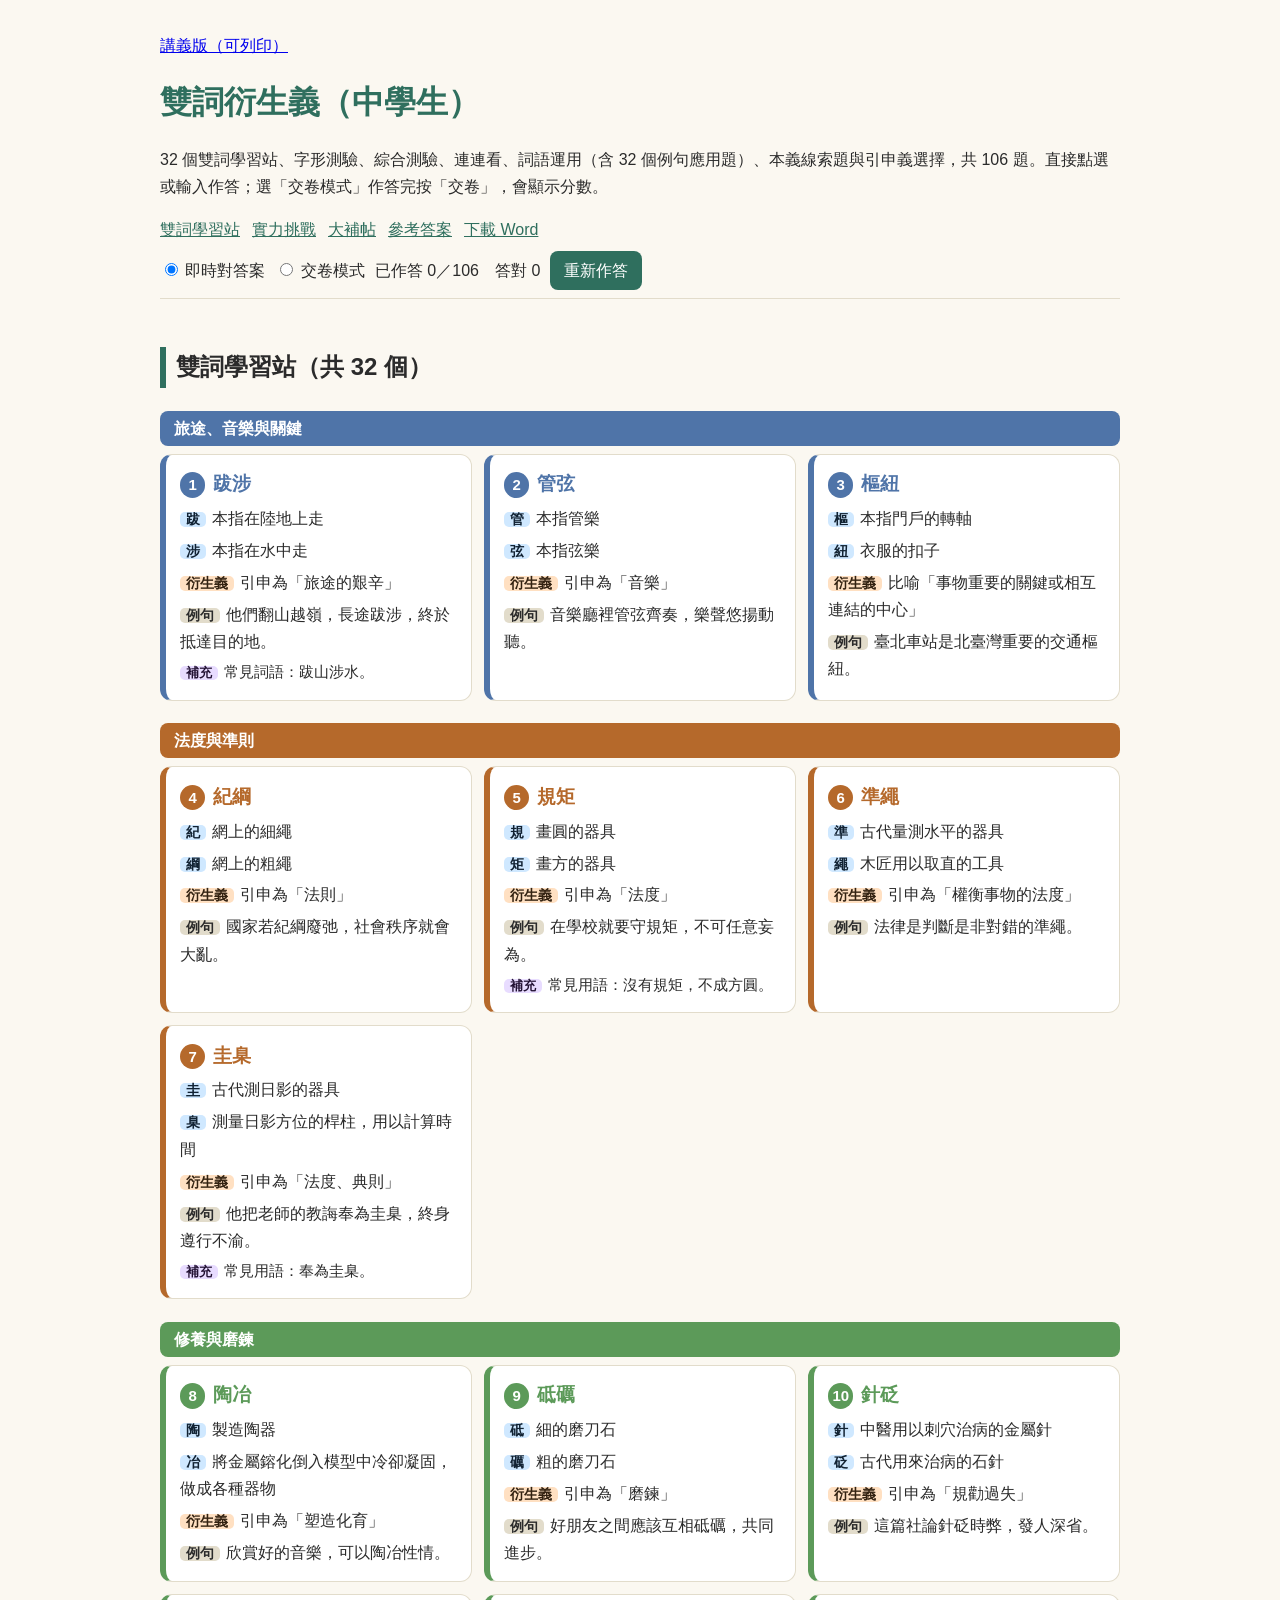
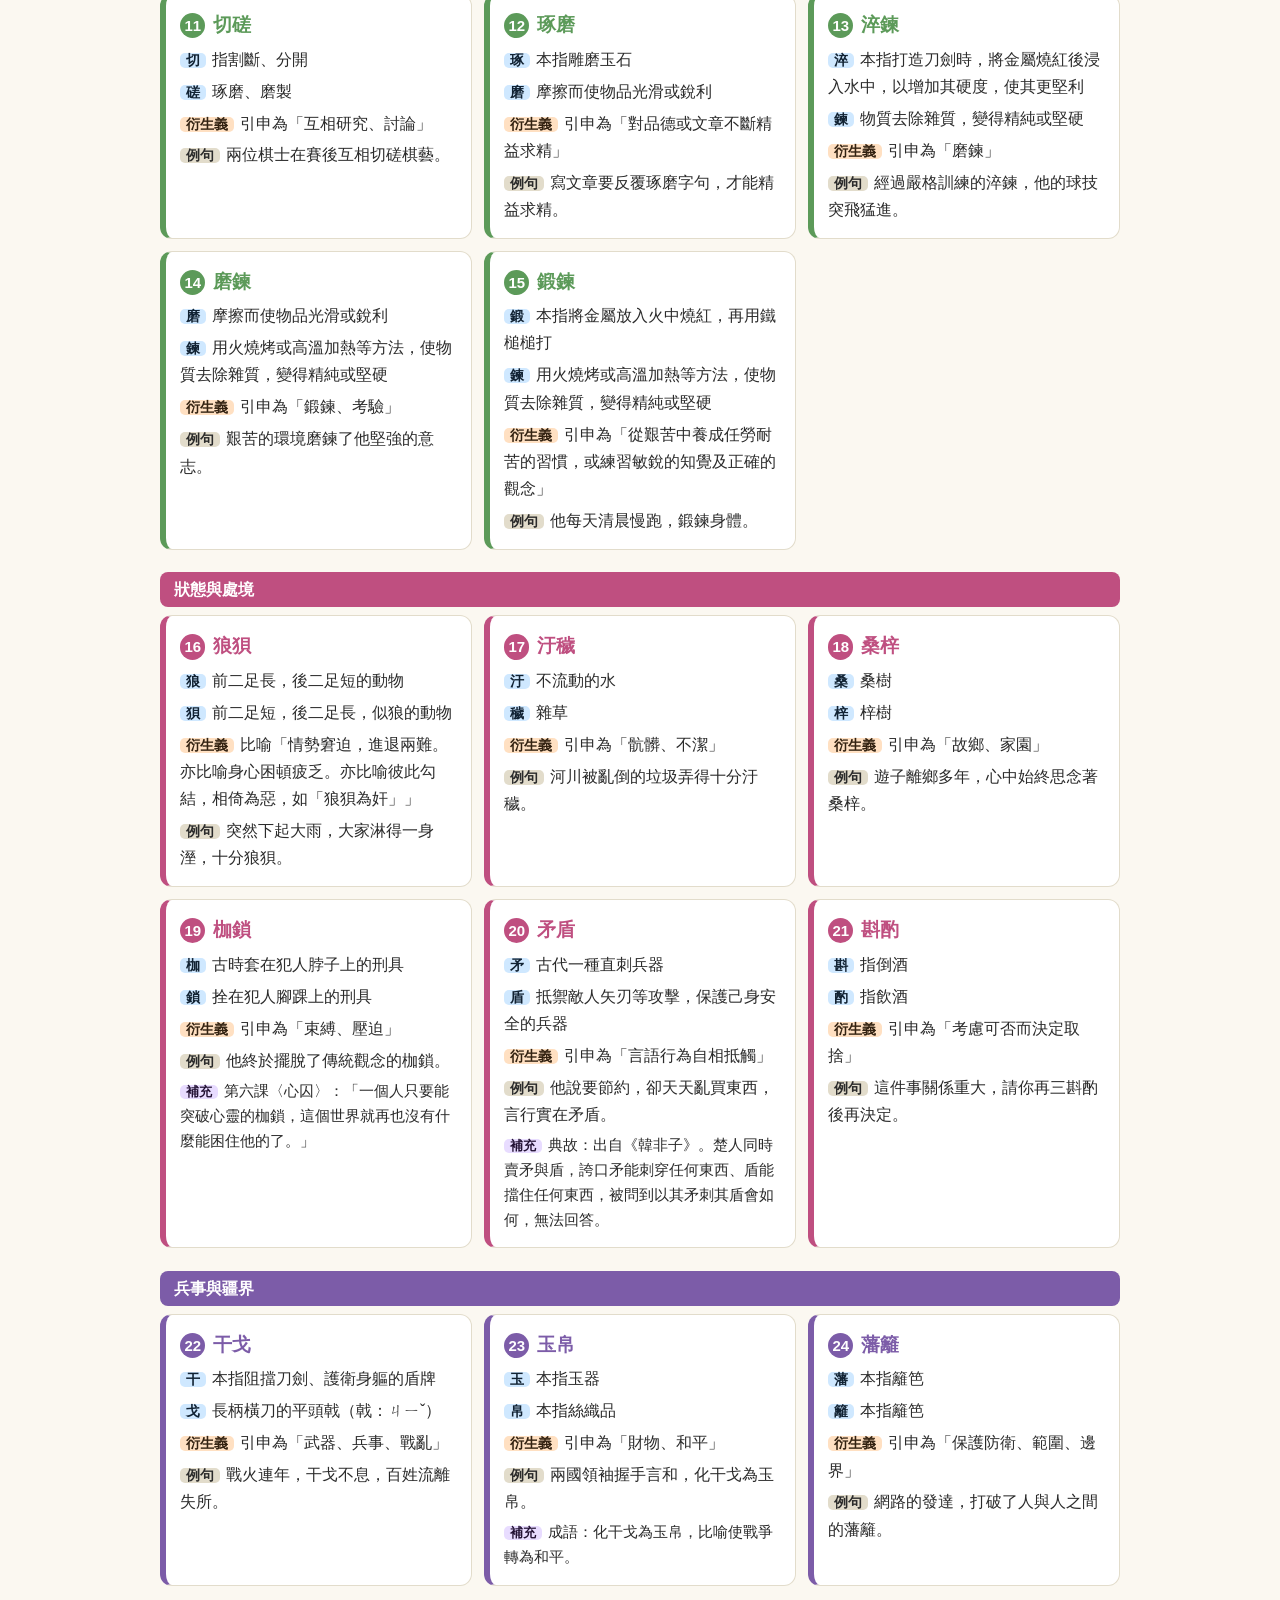
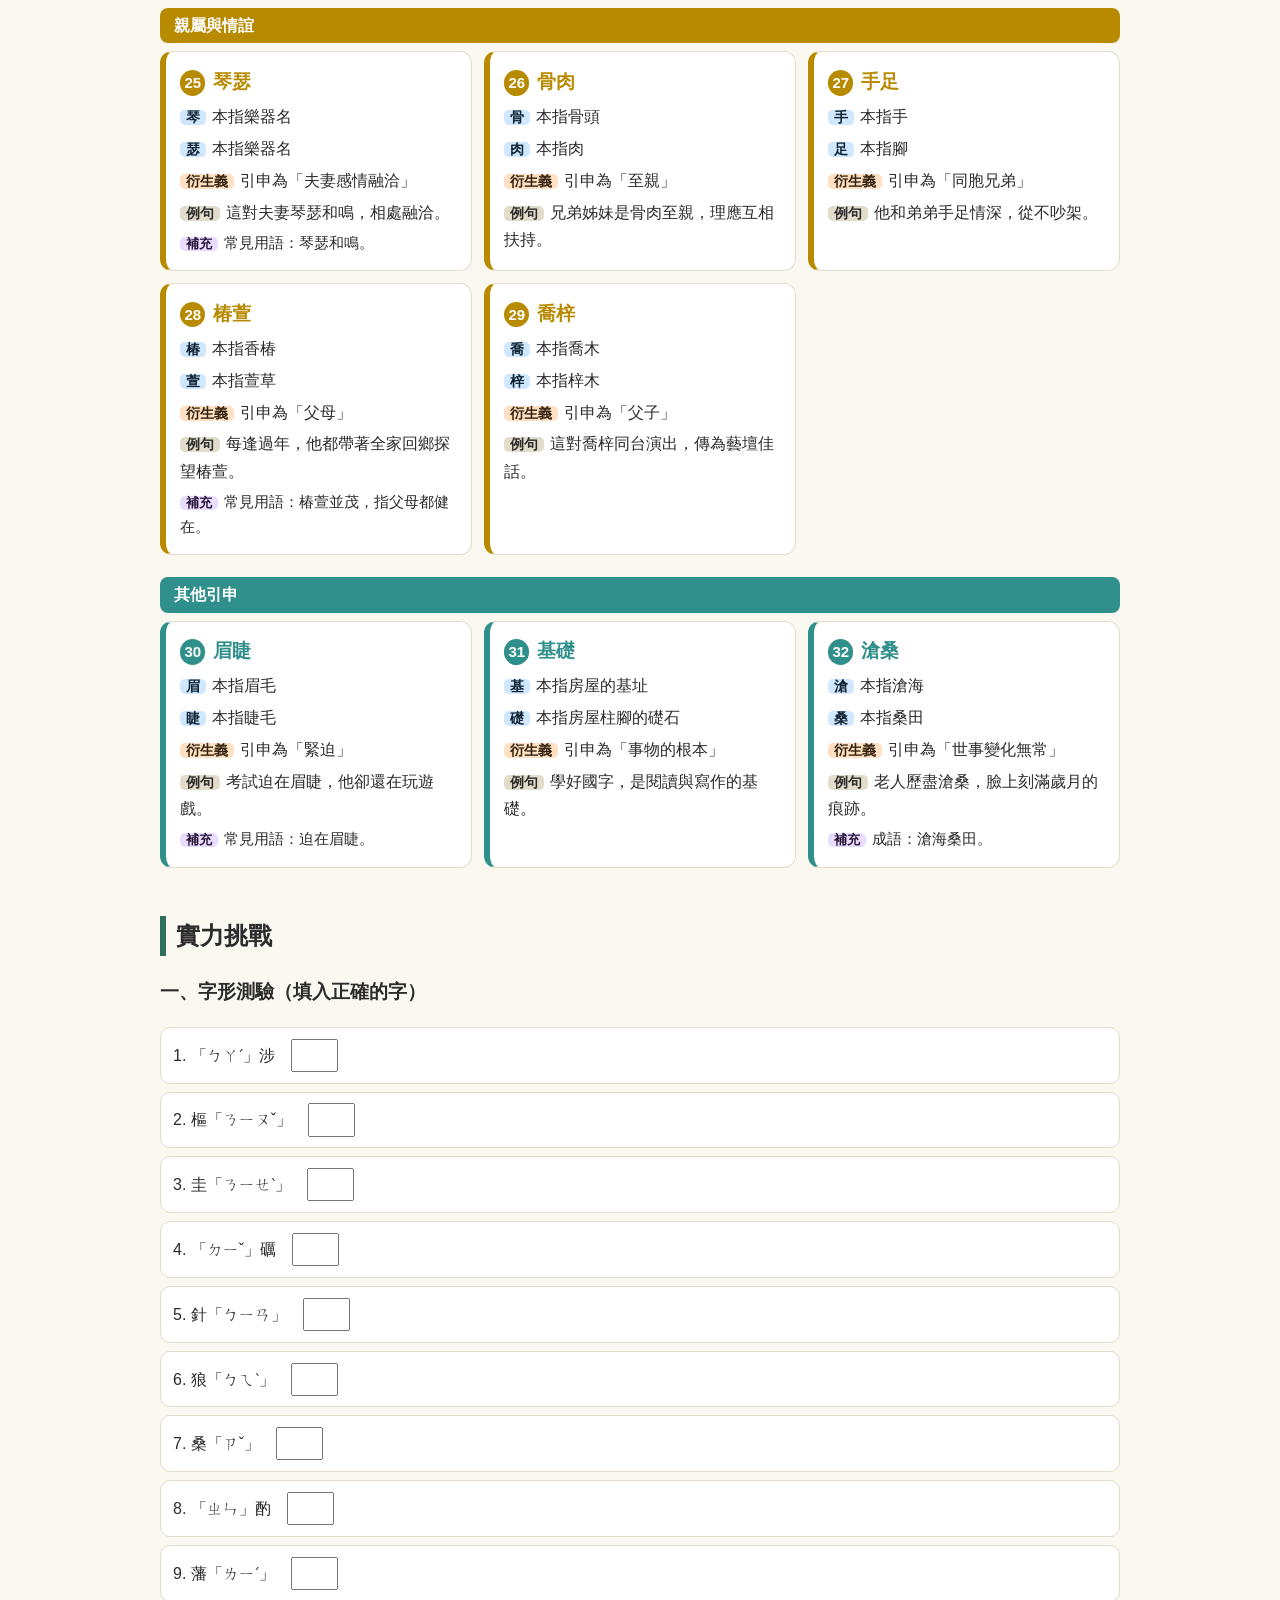
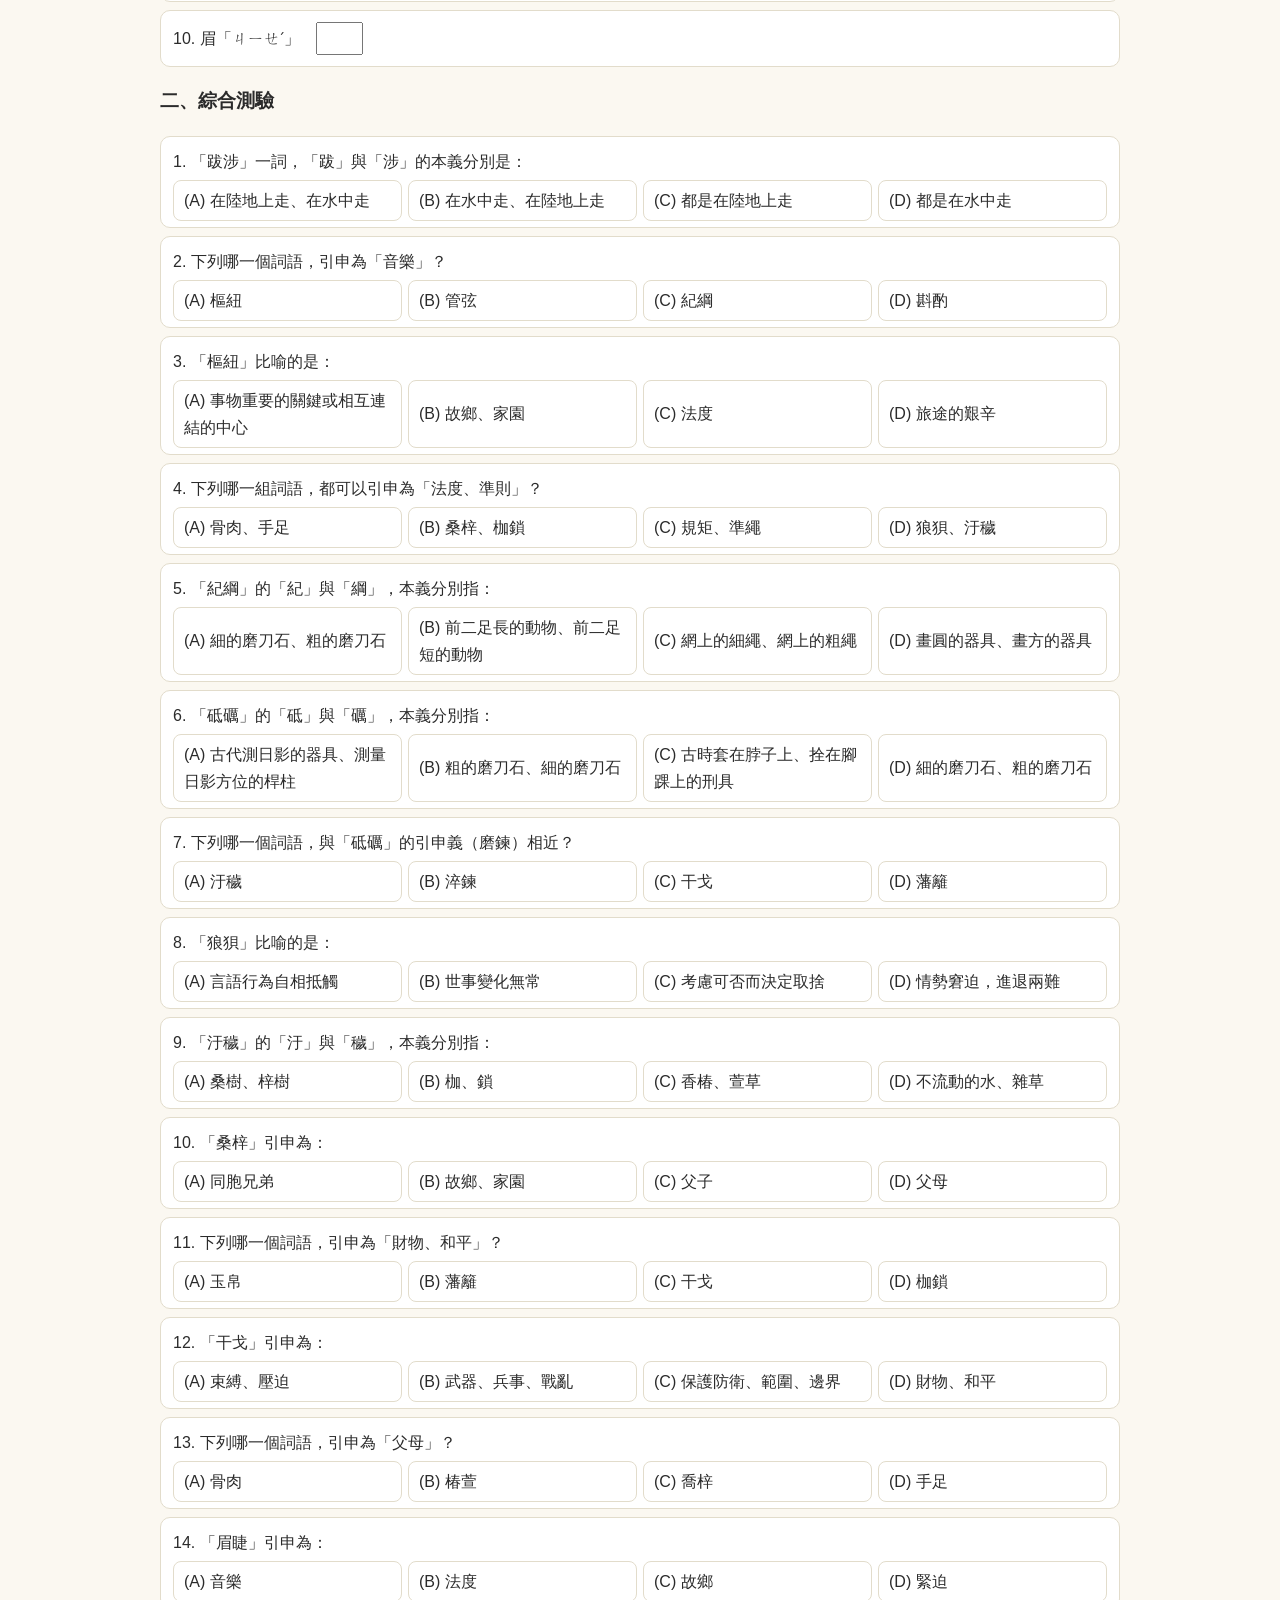
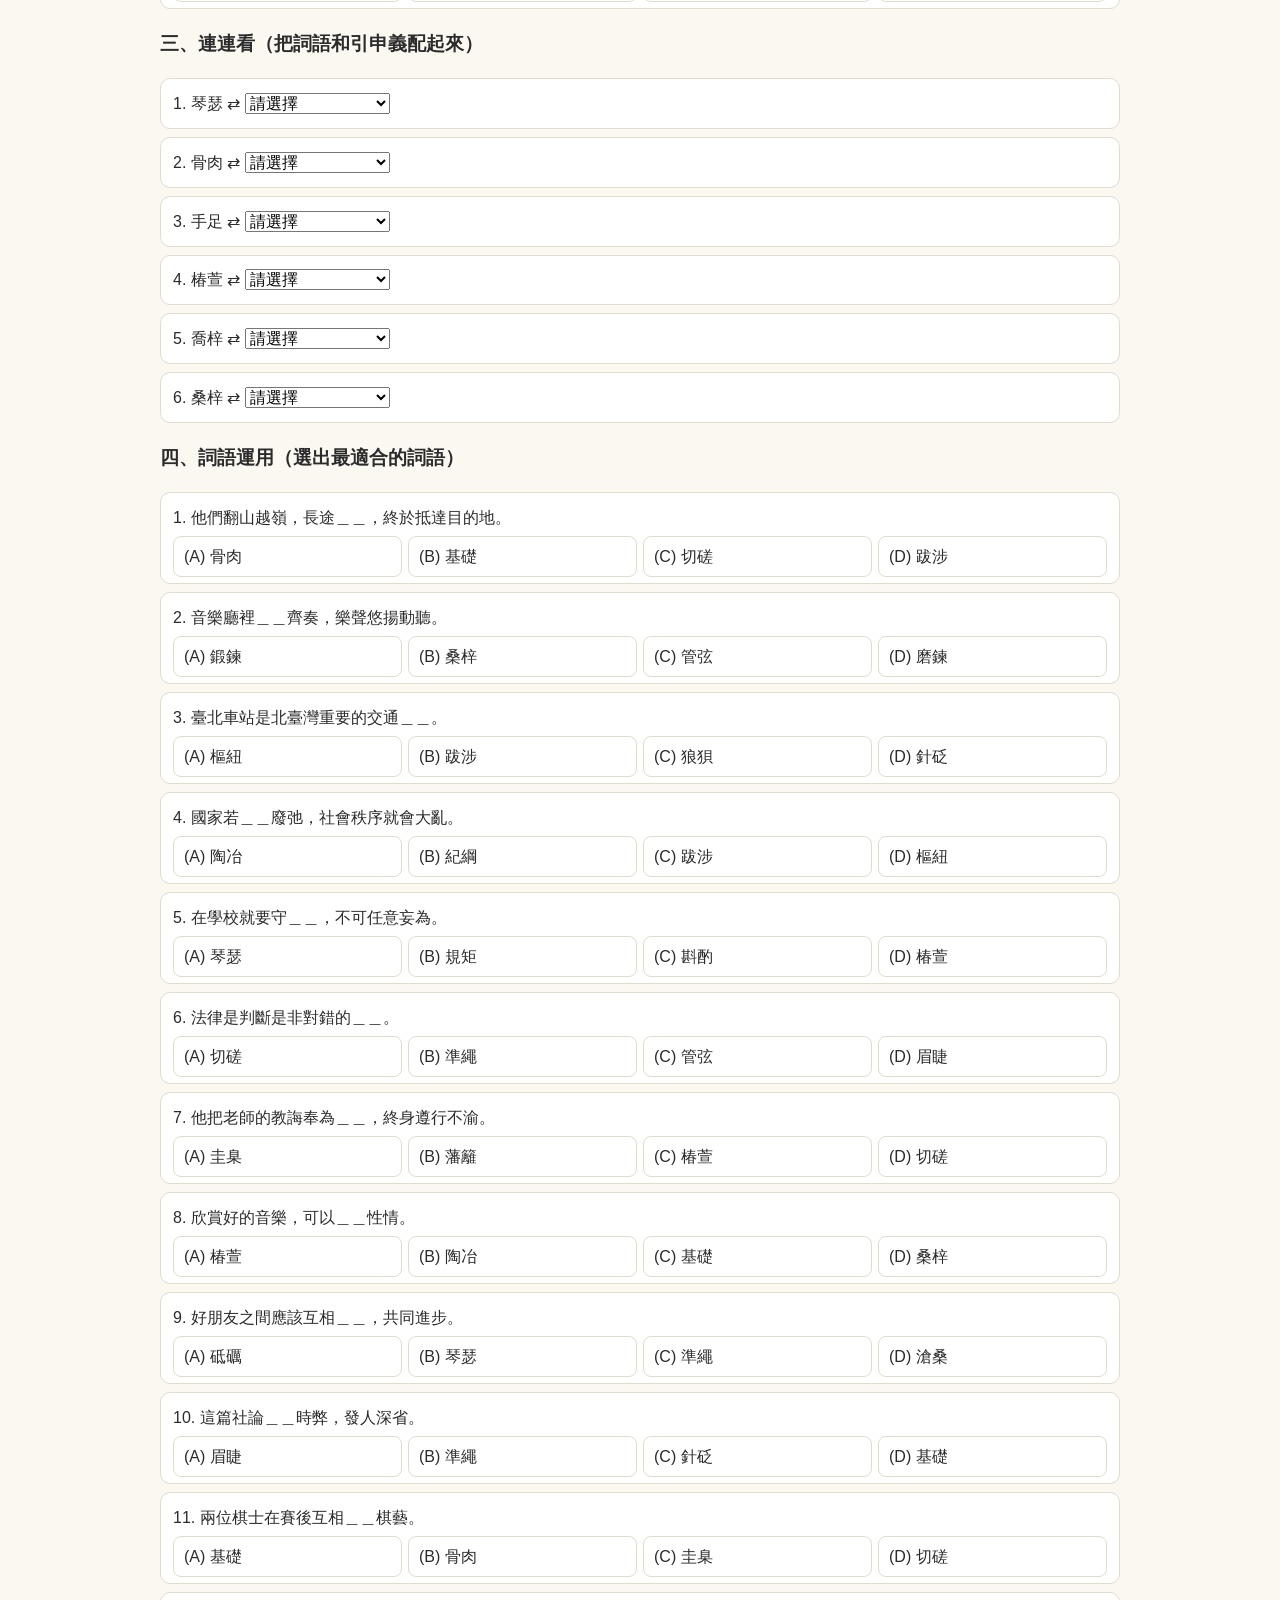
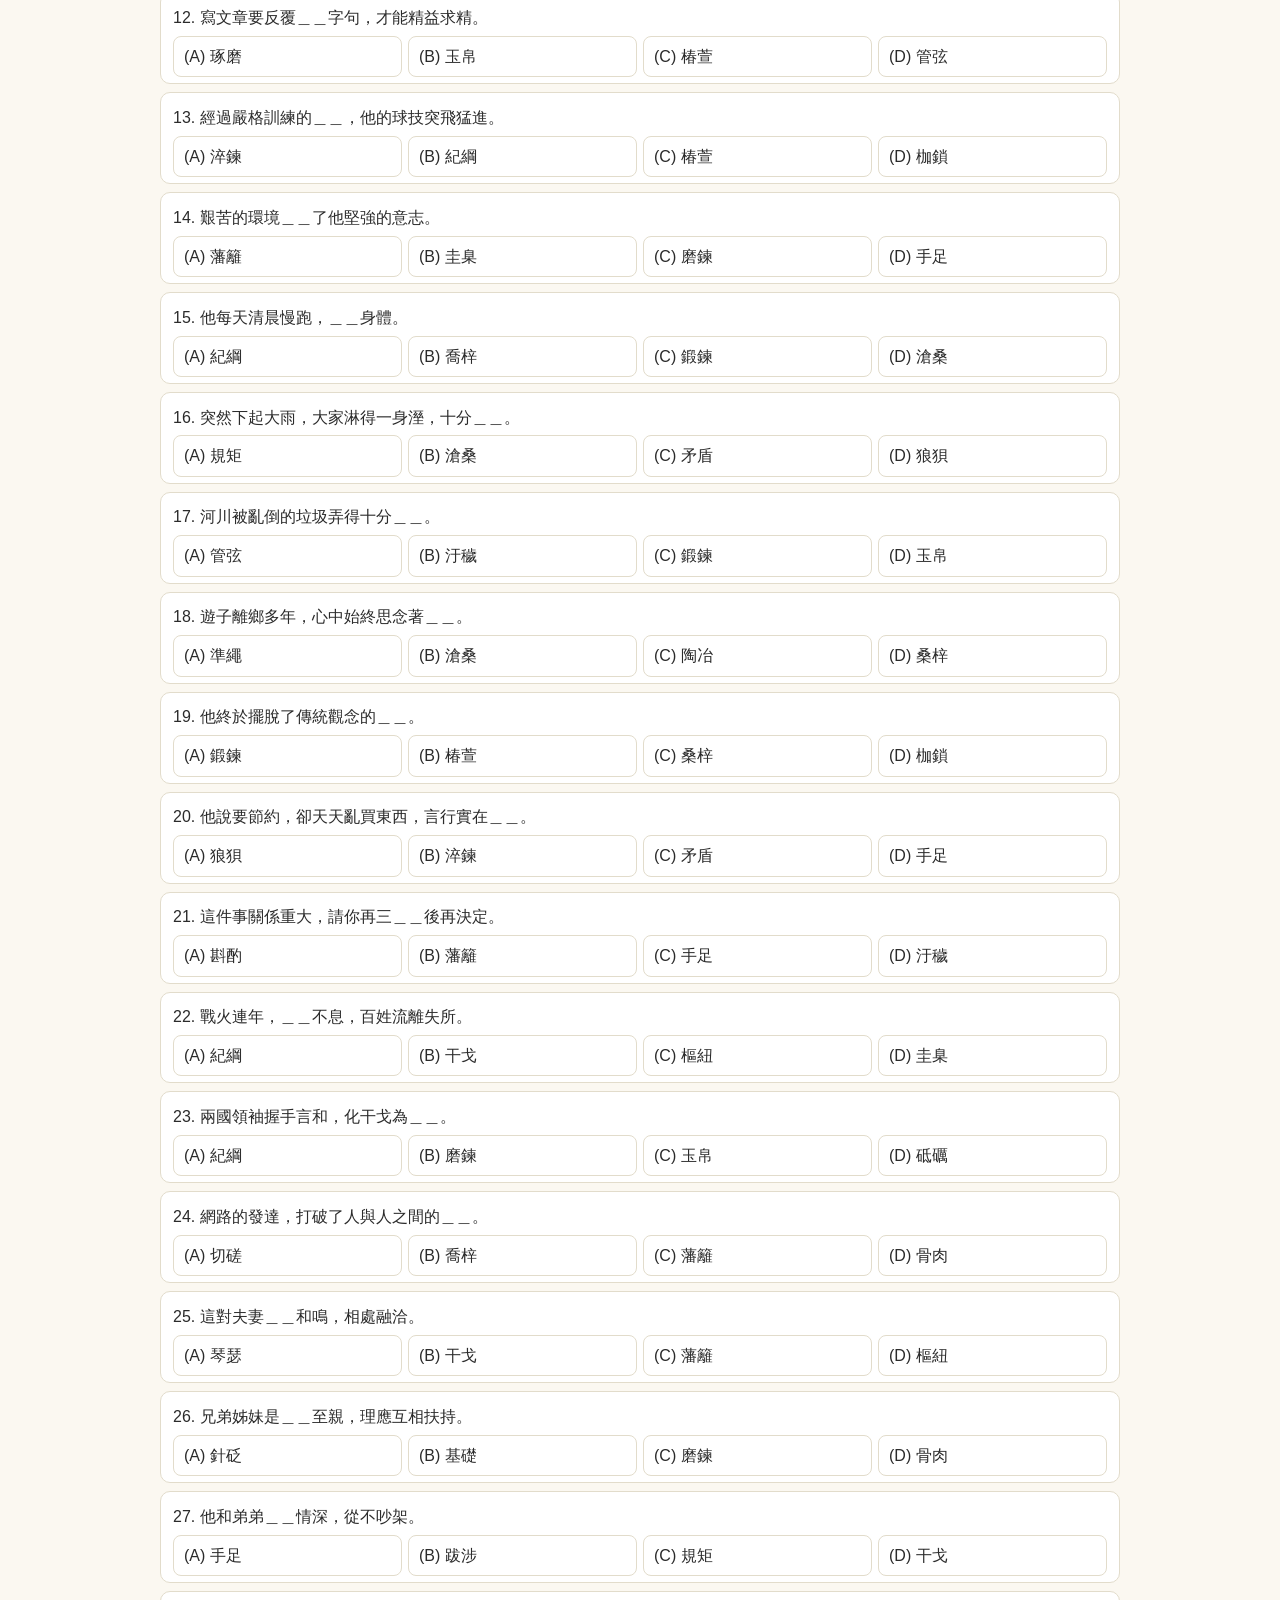
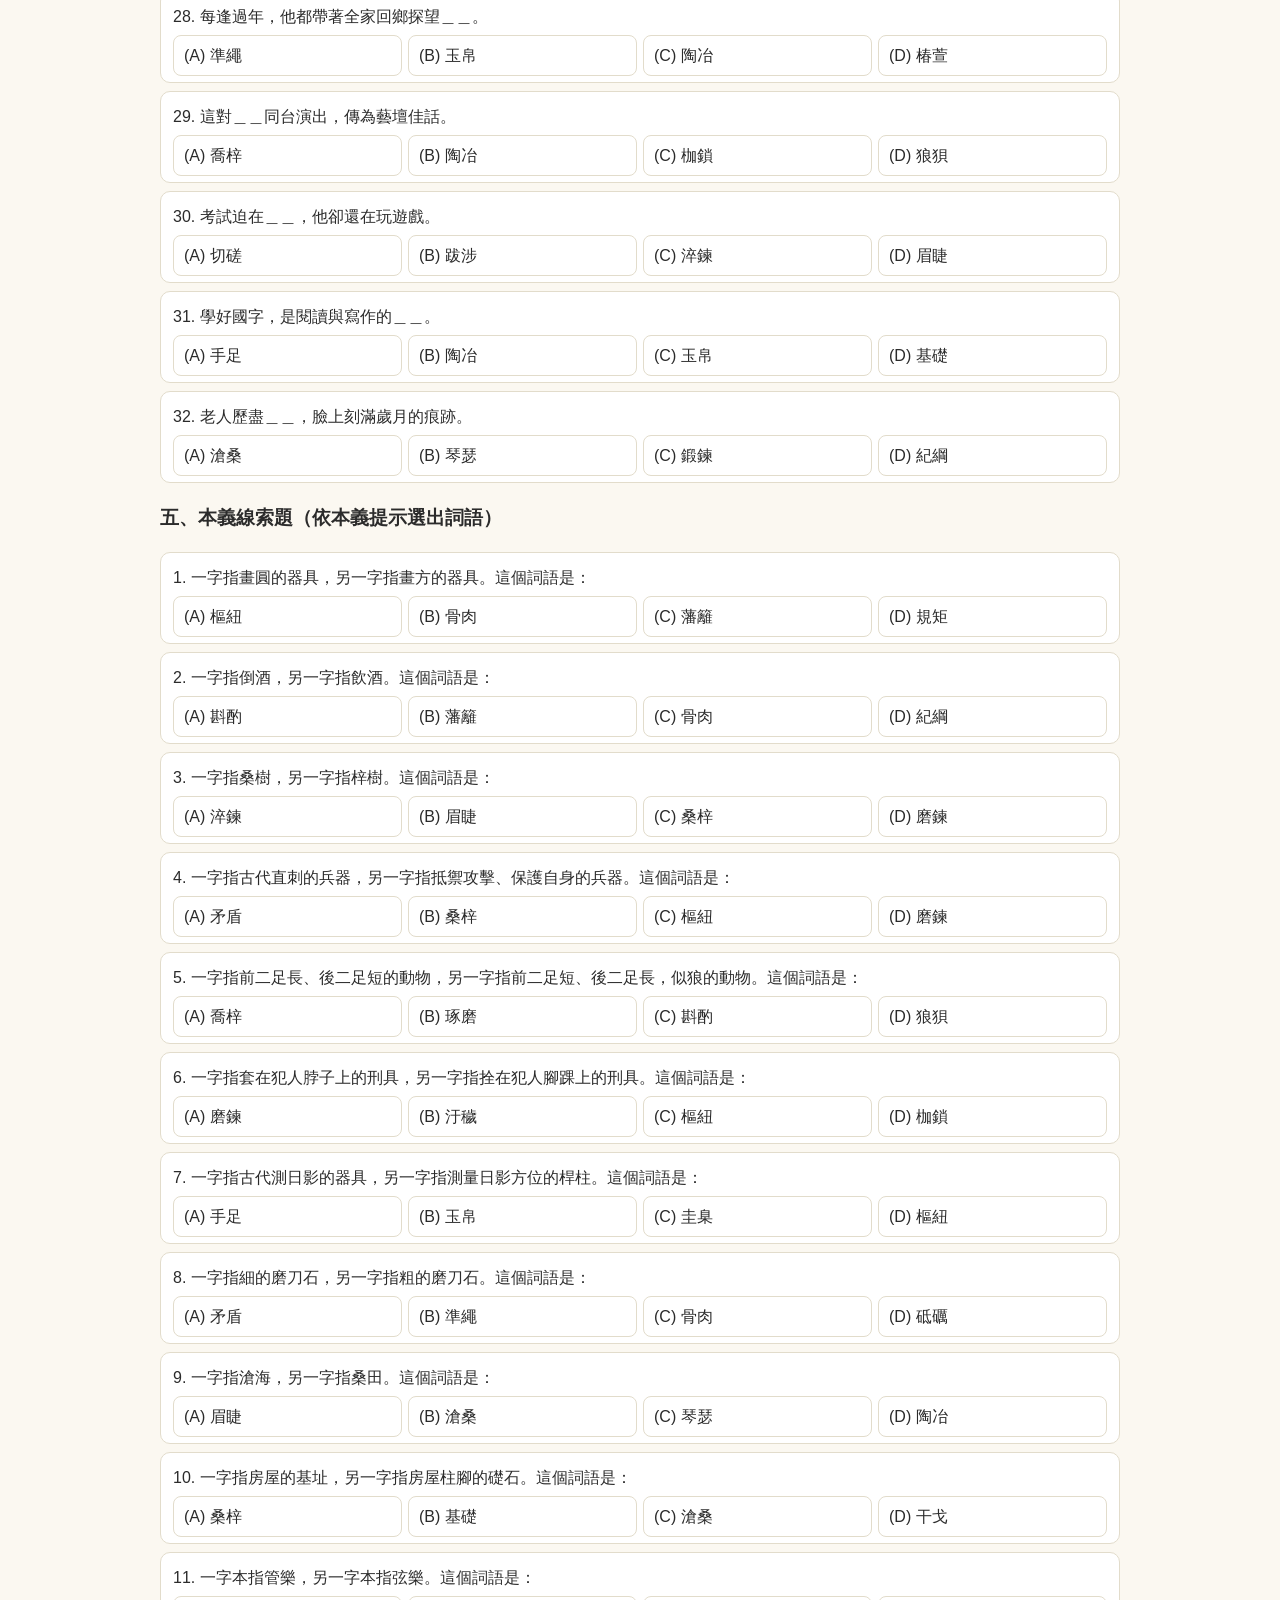
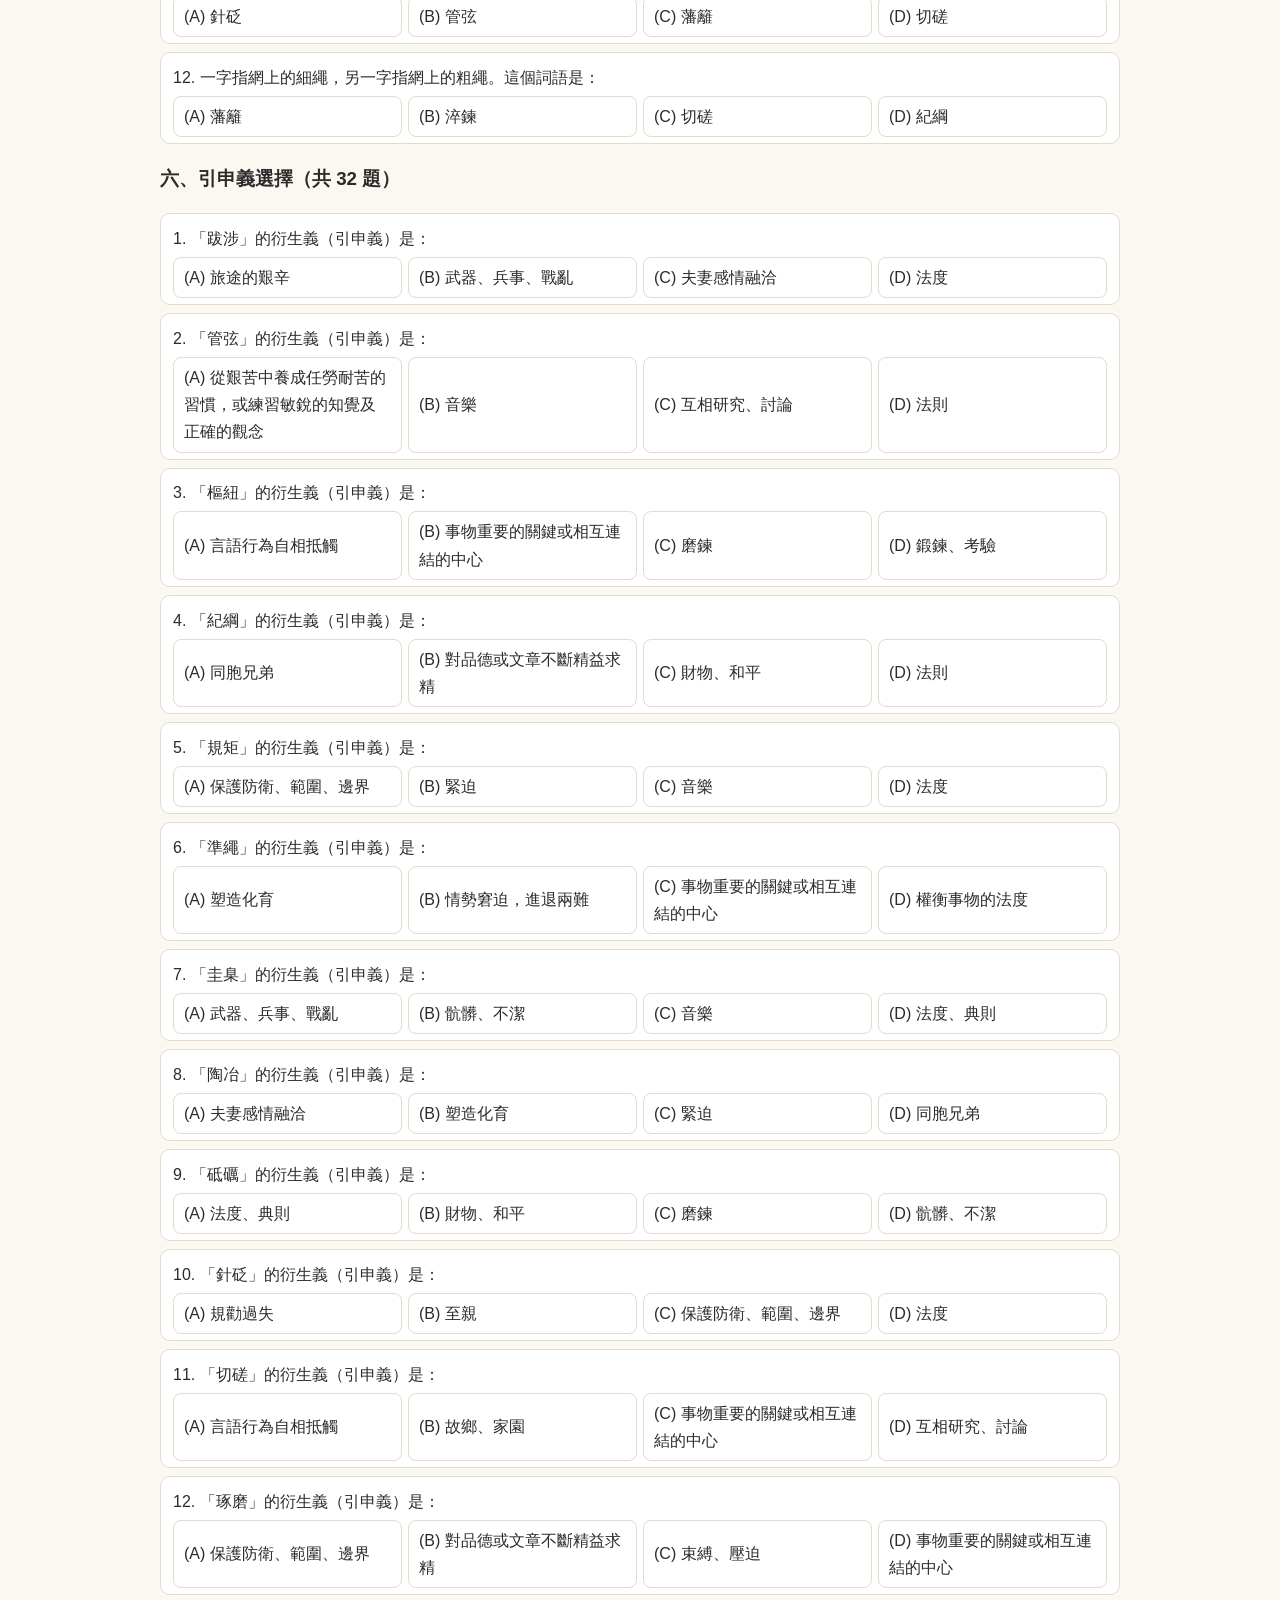
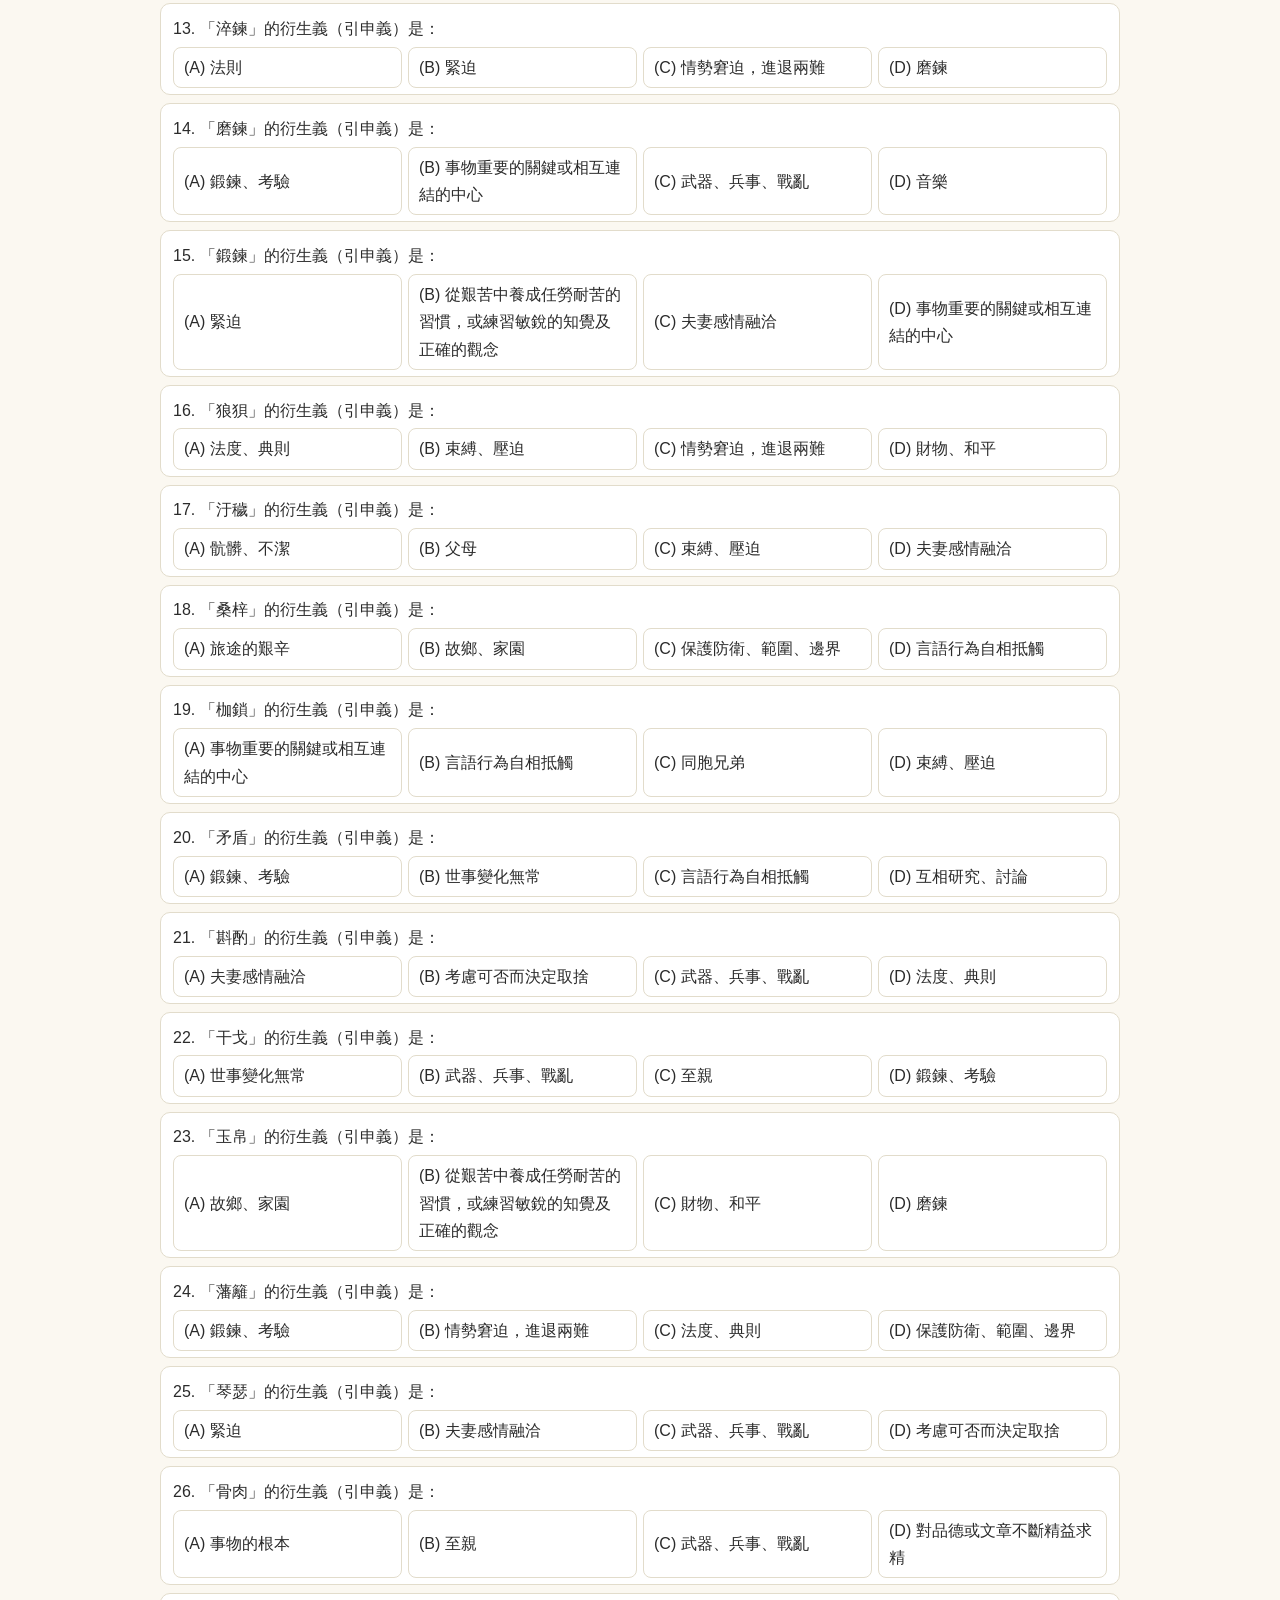
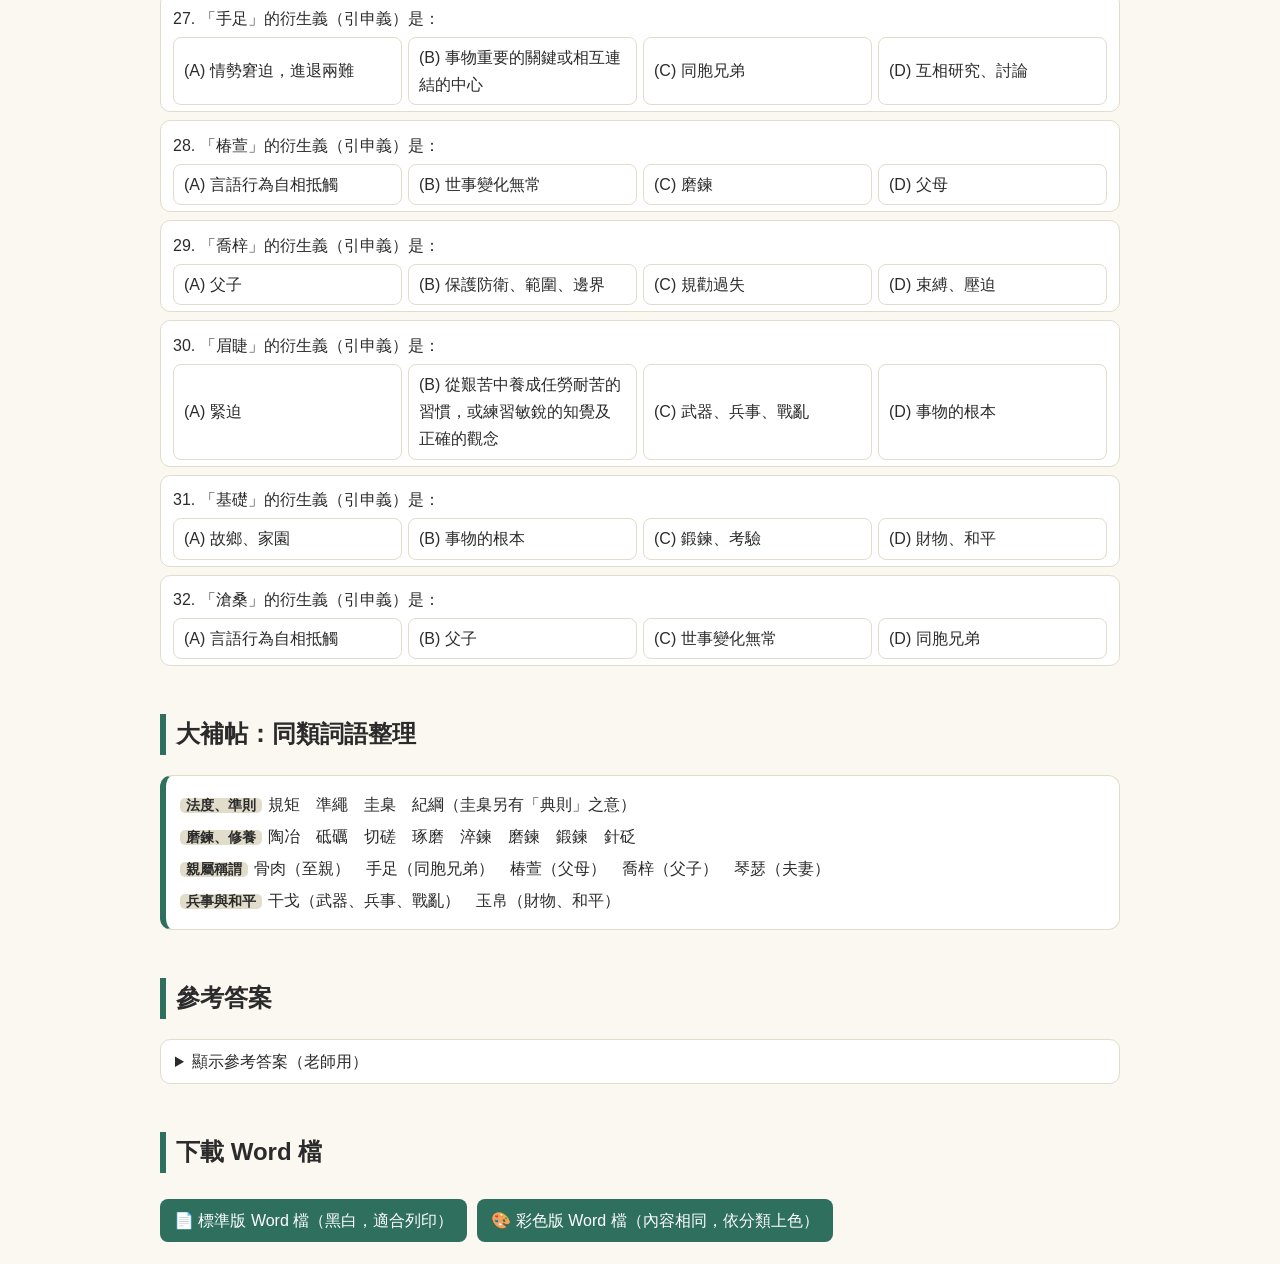
==== index.html @ b7c2f1e4 "雙詞衍生義：互動版、講義版、Word 講義" ====
<!DOCTYPE html><html lang="zh-Hant"><head><meta charset="utf-8"><meta name="viewport" content="width=device-width, initial-scale=1"><title>雙詞衍生義｜互動版</title>
<style>
.who{display:flex;flex-wrap:wrap;gap:6px 14px;align-items:center;margin:8px 0}#send-msg{font-size:.9em;font-weight:bold}.xp{font-weight:normal}
:root{--bg:#fbf8f1;--fg:#2b2b2b;--card:#fff;--ac:#2f6f5e;--bd:#e2dccb;--ok:#d9f2e3;--bad:#fbdcdc}
@media screen and (prefers-color-scheme:dark){:root{--bg:#1d1f1e;--fg:#eee;--card:#262928;--ac:#7fd0b6;--bd:#3a3f3d;--ok:#1f4a37;--bad:#5a2b2b}}
body{margin:0;background:var(--bg);color:var(--fg);font:16px/1.7 "Noto Sans TC","PingFang TC","Microsoft JhengHei",sans-serif}
main{max-width:960px;margin:auto;padding:16px}h1{color:var(--ac);margin:.3em 0}h2{border-left:6px solid var(--ac);padding-left:10px;margin-top:2em}
nav a{margin-right:12px;color:var(--ac)}.bar{position:sticky;top:0;background:var(--bg);padding:8px 0;border-bottom:1px solid var(--bd);z-index:5;display:flex;gap:10px;flex-wrap:wrap;align-items:center}
button,select,input{font:inherit}.btn{background:var(--ac);color:#fff;border:0;border-radius:8px;padding:6px 14px;cursor:pointer}
.cat{margin:1.4em 0 .5em;padding:4px 14px;border-radius:8px;color:#fff;font-weight:700}
.grid{display:grid;grid-template-columns:repeat(auto-fill,minmax(290px,1fr));gap:12px}.card{background:var(--card);border:1px solid var(--bd);border-left:6px solid var(--c,var(--ac));border-radius:12px;padding:10px 14px}
.card h3{margin:.2em 0;color:var(--c,var(--ac))}.card h3 span{background:var(--c,var(--ac));color:#fff;border-radius:50%;display:inline-block;width:1.7em;height:1.7em;text-align:center;font-size:.8em;line-height:1.7em;margin-right:8px}
.card p{margin:.3em 0}.k{background:var(--bd);border-radius:5px;padding:0 6px;margin-right:6px;font-size:.85em}.s{background:#cfe8ff;color:#123}.o{background:#ffe0c2;color:#321}.d{background:#e8dcff;color:#213}.dn{font-size:.92em}
.q{background:var(--card);border:1px solid var(--bd);border-radius:10px;padding:6px 12px;margin:8px 0}.q p{margin:.3em 0}.opts{display:grid;grid-template-columns:repeat(auto-fit,minmax(200px,1fr));gap:6px}
.opt{text-align:left;background:transparent;color:var(--fg);border:1px solid var(--bd);border-radius:8px;padding:6px 10px;cursor:pointer}.opt.sel{border-color:var(--ac);background:var(--ok)}
.q.ok{background:var(--ok)}.q.bad{background:var(--bad)}.fb{font-size:.9em;font-weight:bold}details{background:var(--card);border:1px solid var(--bd);border-radius:10px;padding:8px 14px}
.dl a{display:inline-block;margin:6px 10px 6px 0;padding:8px 14px;border-radius:8px;background:var(--ac);color:#fff;text-decoration:none}
</style>
</head><body><main>
<p><a href="static.html">講義版（可列印）</a></p><h1>雙詞衍生義（中學生）</h1><p>32 個雙詞學習站、字形測驗、綜合測驗、連連看、詞語運用（含 32 個例句應用題）、本義線索題與引申義選擇，共 106 題。直接點選或輸入作答；選「交卷模式」作答完按「交卷」，會顯示分數。</p>
<nav><a href="#learn">雙詞學習站</a><a href="#test">實力挑戰</a><a href="#extra">大補帖</a><a href="#answers">參考答案</a><a href="#dl">下載 Word</a></nav>
<div class="bar"><label><input type="radio" name="m" value="live" checked> 即時對答案</label><label><input type="radio" name="m" value="sub"> 交卷模式</label>
<span id="sc">已作答 0／106　答對 0</span><button class="btn" id="go" type="button" hidden>交卷</button><button class="btn" id="rs" type="button">重新作答</button><span id="send-msg"></span></div>
<h2 id="learn">雙詞學習站（共 32 個）</h2>
<div class="cat" style="background:#4F74A8">旅途、音樂與關鍵</div><div class="grid"><div class="card" style="--c:#4F74A8"><h3><span>1</span>跋涉</h3><p><b class="k s">跋</b>本指在陸地上走</p><p><b class="k s">涉</b>本指在水中走</p><p><b class="k o">衍生義</b>引申為「旅途的艱辛」</p><p><b class="k">例句</b>他們翻山越嶺，長途跋涉，終於抵達目的地。</p><p class="dn"><b class="k d">補充</b>常見詞語：跋山涉水。</p></div><div class="card" style="--c:#4F74A8"><h3><span>2</span>管弦</h3><p><b class="k s">管</b>本指管樂</p><p><b class="k s">弦</b>本指弦樂</p><p><b class="k o">衍生義</b>引申為「音樂」</p><p><b class="k">例句</b>音樂廳裡管弦齊奏，樂聲悠揚動聽。</p></div><div class="card" style="--c:#4F74A8"><h3><span>3</span>樞紐</h3><p><b class="k s">樞</b>本指門戶的轉軸</p><p><b class="k s">紐</b>衣服的扣子</p><p><b class="k o">衍生義</b>比喻「事物重要的關鍵或相互連結的中心」</p><p><b class="k">例句</b>臺北車站是北臺灣重要的交通樞紐。</p></div></div>
<div class="cat" style="background:#B5692B">法度與準則</div><div class="grid"><div class="card" style="--c:#B5692B"><h3><span>4</span>紀綱</h3><p><b class="k s">紀</b>網上的細繩</p><p><b class="k s">綱</b>網上的粗繩</p><p><b class="k o">衍生義</b>引申為「法則」</p><p><b class="k">例句</b>國家若紀綱廢弛，社會秩序就會大亂。</p></div><div class="card" style="--c:#B5692B"><h3><span>5</span>規矩</h3><p><b class="k s">規</b>畫圓的器具</p><p><b class="k s">矩</b>畫方的器具</p><p><b class="k o">衍生義</b>引申為「法度」</p><p><b class="k">例句</b>在學校就要守規矩，不可任意妄為。</p><p class="dn"><b class="k d">補充</b>常見用語：沒有規矩，不成方圓。</p></div><div class="card" style="--c:#B5692B"><h3><span>6</span>準繩</h3><p><b class="k s">準</b>古代量測水平的器具</p><p><b class="k s">繩</b>木匠用以取直的工具</p><p><b class="k o">衍生義</b>引申為「權衡事物的法度」</p><p><b class="k">例句</b>法律是判斷是非對錯的準繩。</p></div><div class="card" style="--c:#B5692B"><h3><span>7</span>圭臬</h3><p><b class="k s">圭</b>古代測日影的器具</p><p><b class="k s">臬</b>測量日影方位的桿柱，用以計算時間</p><p><b class="k o">衍生義</b>引申為「法度、典則」</p><p><b class="k">例句</b>他把老師的教誨奉為圭臬，終身遵行不渝。</p><p class="dn"><b class="k d">補充</b>常見用語：奉為圭臬。</p></div></div>
<div class="cat" style="background:#5C9A59">修養與磨鍊</div><div class="grid"><div class="card" style="--c:#5C9A59"><h3><span>8</span>陶冶</h3><p><b class="k s">陶</b>製造陶器</p><p><b class="k s">冶</b>將金屬鎔化倒入模型中冷卻凝固，做成各種器物</p><p><b class="k o">衍生義</b>引申為「塑造化育」</p><p><b class="k">例句</b>欣賞好的音樂，可以陶冶性情。</p></div><div class="card" style="--c:#5C9A59"><h3><span>9</span>砥礪</h3><p><b class="k s">砥</b>細的磨刀石</p><p><b class="k s">礪</b>粗的磨刀石</p><p><b class="k o">衍生義</b>引申為「磨鍊」</p><p><b class="k">例句</b>好朋友之間應該互相砥礪，共同進步。</p></div><div class="card" style="--c:#5C9A59"><h3><span>10</span>針砭</h3><p><b class="k s">針</b>中醫用以刺穴治病的金屬針</p><p><b class="k s">砭</b>古代用來治病的石針</p><p><b class="k o">衍生義</b>引申為「規勸過失」</p><p><b class="k">例句</b>這篇社論針砭時弊，發人深省。</p></div><div class="card" style="--c:#5C9A59"><h3><span>11</span>切磋</h3><p><b class="k s">切</b>指割斷、分開</p><p><b class="k s">磋</b>琢磨、磨製</p><p><b class="k o">衍生義</b>引申為「互相研究、討論」</p><p><b class="k">例句</b>兩位棋士在賽後互相切磋棋藝。</p></div><div class="card" style="--c:#5C9A59"><h3><span>12</span>琢磨</h3><p><b class="k s">琢</b>本指雕磨玉石</p><p><b class="k s">磨</b>摩擦而使物品光滑或銳利</p><p><b class="k o">衍生義</b>引申為「對品德或文章不斷精益求精」</p><p><b class="k">例句</b>寫文章要反覆琢磨字句，才能精益求精。</p></div><div class="card" style="--c:#5C9A59"><h3><span>13</span>淬鍊</h3><p><b class="k s">淬</b>本指打造刀劍時，將金屬燒紅後浸入水中，以增加其硬度，使其更堅利</p><p><b class="k s">鍊</b>物質去除雜質，變得精純或堅硬</p><p><b class="k o">衍生義</b>引申為「磨鍊」</p><p><b class="k">例句</b>經過嚴格訓練的淬鍊，他的球技突飛猛進。</p></div><div class="card" style="--c:#5C9A59"><h3><span>14</span>磨鍊</h3><p><b class="k s">磨</b>摩擦而使物品光滑或銳利</p><p><b class="k s">鍊</b>用火燒烤或高溫加熱等方法，使物質去除雜質，變得精純或堅硬</p><p><b class="k o">衍生義</b>引申為「鍛鍊、考驗」</p><p><b class="k">例句</b>艱苦的環境磨鍊了他堅強的意志。</p></div><div class="card" style="--c:#5C9A59"><h3><span>15</span>鍛鍊</h3><p><b class="k s">鍛</b>本指將金屬放入火中燒紅，再用鐵槌槌打</p><p><b class="k s">鍊</b>用火燒烤或高溫加熱等方法，使物質去除雜質，變得精純或堅硬</p><p><b class="k o">衍生義</b>引申為「從艱苦中養成任勞耐苦的習慣，或練習敏銳的知覺及正確的觀念」</p><p><b class="k">例句</b>他每天清晨慢跑，鍛鍊身體。</p></div></div>
<div class="cat" style="background:#BF4F80">狀態與處境</div><div class="grid"><div class="card" style="--c:#BF4F80"><h3><span>16</span>狼狽</h3><p><b class="k s">狼</b>前二足長，後二足短的動物</p><p><b class="k s">狽</b>前二足短，後二足長，似狼的動物</p><p><b class="k o">衍生義</b>比喻「情勢窘迫，進退兩難。亦比喻身心困頓疲乏。亦比喻彼此勾結，相倚為惡，如「狼狽為奸」」</p><p><b class="k">例句</b>突然下起大雨，大家淋得一身溼，十分狼狽。</p></div><div class="card" style="--c:#BF4F80"><h3><span>17</span>汙穢</h3><p><b class="k s">汙</b>不流動的水</p><p><b class="k s">穢</b>雜草</p><p><b class="k o">衍生義</b>引申為「骯髒、不潔」</p><p><b class="k">例句</b>河川被亂倒的垃圾弄得十分汙穢。</p></div><div class="card" style="--c:#BF4F80"><h3><span>18</span>桑梓</h3><p><b class="k s">桑</b>桑樹</p><p><b class="k s">梓</b>梓樹</p><p><b class="k o">衍生義</b>引申為「故鄉、家園」</p><p><b class="k">例句</b>遊子離鄉多年，心中始終思念著桑梓。</p></div><div class="card" style="--c:#BF4F80"><h3><span>19</span>枷鎖</h3><p><b class="k s">枷</b>古時套在犯人脖子上的刑具</p><p><b class="k s">鎖</b>拴在犯人腳踝上的刑具</p><p><b class="k o">衍生義</b>引申為「束縛、壓迫」</p><p><b class="k">例句</b>他終於擺脫了傳統觀念的枷鎖。</p><p class="dn"><b class="k d">補充</b>第六課〈心囚〉：「一個人只要能突破心靈的枷鎖，這個世界就再也沒有什麼能困住他的了。」</p></div><div class="card" style="--c:#BF4F80"><h3><span>20</span>矛盾</h3><p><b class="k s">矛</b>古代一種直刺兵器</p><p><b class="k s">盾</b>抵禦敵人矢刃等攻擊，保護己身安全的兵器</p><p><b class="k o">衍生義</b>引申為「言語行為自相抵觸」</p><p><b class="k">例句</b>他說要節約，卻天天亂買東西，言行實在矛盾。</p><p class="dn"><b class="k d">補充</b>典故：出自《韓非子》。楚人同時賣矛與盾，誇口矛能刺穿任何東西、盾能擋住任何東西，被問到以其矛刺其盾會如何，無法回答。</p></div><div class="card" style="--c:#BF4F80"><h3><span>21</span>斟酌</h3><p><b class="k s">斟</b>指倒酒</p><p><b class="k s">酌</b>指飲酒</p><p><b class="k o">衍生義</b>引申為「考慮可否而決定取捨」</p><p><b class="k">例句</b>這件事關係重大，請你再三斟酌後再決定。</p></div></div>
<div class="cat" style="background:#7C5CA8">兵事與疆界</div><div class="grid"><div class="card" style="--c:#7C5CA8"><h3><span>22</span>干戈</h3><p><b class="k s">干</b>本指阻擋刀劍、護衛身軀的盾牌</p><p><b class="k s">戈</b>長柄橫刀的平頭戟（戟：ㄐㄧˇ）</p><p><b class="k o">衍生義</b>引申為「武器、兵事、戰亂」</p><p><b class="k">例句</b>戰火連年，干戈不息，百姓流離失所。</p></div><div class="card" style="--c:#7C5CA8"><h3><span>23</span>玉帛</h3><p><b class="k s">玉</b>本指玉器</p><p><b class="k s">帛</b>本指絲織品</p><p><b class="k o">衍生義</b>引申為「財物、和平」</p><p><b class="k">例句</b>兩國領袖握手言和，化干戈為玉帛。</p><p class="dn"><b class="k d">補充</b>成語：化干戈為玉帛，比喻使戰爭轉為和平。</p></div><div class="card" style="--c:#7C5CA8"><h3><span>24</span>藩籬</h3><p><b class="k s">藩</b>本指籬笆</p><p><b class="k s">籬</b>本指籬笆</p><p><b class="k o">衍生義</b>引申為「保護防衛、範圍、邊界」</p><p><b class="k">例句</b>網路的發達，打破了人與人之間的藩籬。</p></div></div>
<div class="cat" style="background:#B88A00">親屬與情誼</div><div class="grid"><div class="card" style="--c:#B88A00"><h3><span>25</span>琴瑟</h3><p><b class="k s">琴</b>本指樂器名</p><p><b class="k s">瑟</b>本指樂器名</p><p><b class="k o">衍生義</b>引申為「夫妻感情融洽」</p><p><b class="k">例句</b>這對夫妻琴瑟和鳴，相處融洽。</p><p class="dn"><b class="k d">補充</b>常見用語：琴瑟和鳴。</p></div><div class="card" style="--c:#B88A00"><h3><span>26</span>骨肉</h3><p><b class="k s">骨</b>本指骨頭</p><p><b class="k s">肉</b>本指肉</p><p><b class="k o">衍生義</b>引申為「至親」</p><p><b class="k">例句</b>兄弟姊妹是骨肉至親，理應互相扶持。</p></div><div class="card" style="--c:#B88A00"><h3><span>27</span>手足</h3><p><b class="k s">手</b>本指手</p><p><b class="k s">足</b>本指腳</p><p><b class="k o">衍生義</b>引申為「同胞兄弟」</p><p><b class="k">例句</b>他和弟弟手足情深，從不吵架。</p></div><div class="card" style="--c:#B88A00"><h3><span>28</span>椿萱</h3><p><b class="k s">椿</b>本指香椿</p><p><b class="k s">萱</b>本指萱草</p><p><b class="k o">衍生義</b>引申為「父母」</p><p><b class="k">例句</b>每逢過年，他都帶著全家回鄉探望椿萱。</p><p class="dn"><b class="k d">補充</b>常見用語：椿萱並茂，指父母都健在。</p></div><div class="card" style="--c:#B88A00"><h3><span>29</span>喬梓</h3><p><b class="k s">喬</b>本指喬木</p><p><b class="k s">梓</b>本指梓木</p><p><b class="k o">衍生義</b>引申為「父子」</p><p><b class="k">例句</b>這對喬梓同台演出，傳為藝壇佳話。</p></div></div>
<div class="cat" style="background:#2F8F8A">其他引申</div><div class="grid"><div class="card" style="--c:#2F8F8A"><h3><span>30</span>眉睫</h3><p><b class="k s">眉</b>本指眉毛</p><p><b class="k s">睫</b>本指睫毛</p><p><b class="k o">衍生義</b>引申為「緊迫」</p><p><b class="k">例句</b>考試迫在眉睫，他卻還在玩遊戲。</p><p class="dn"><b class="k d">補充</b>常見用語：迫在眉睫。</p></div><div class="card" style="--c:#2F8F8A"><h3><span>31</span>基礎</h3><p><b class="k s">基</b>本指房屋的基址</p><p><b class="k s">礎</b>本指房屋柱腳的礎石</p><p><b class="k o">衍生義</b>引申為「事物的根本」</p><p><b class="k">例句</b>學好國字，是閱讀與寫作的基礎。</p></div><div class="card" style="--c:#2F8F8A"><h3><span>32</span>滄桑</h3><p><b class="k s">滄</b>本指滄海</p><p><b class="k s">桑</b>本指桑田</p><p><b class="k o">衍生義</b>引申為「世事變化無常」</p><p><b class="k">例句</b>老人歷盡滄桑，臉上刻滿歲月的痕跡。</p><p class="dn"><b class="k d">補充</b>成語：滄海桑田。</p></div></div>
<h2 id="test">實力挑戰</h2><h3>一、字形測驗（填入正確的字）</h3><div class="q" data-a="跋" data-ans="跋"><p>1. 「ㄅㄚˊ」涉　<input type="text" maxlength="2" size="3" autocomplete="off"></p><div class="fb"></div></div><div class="q" data-a="紐" data-ans="紐"><p>2. 樞「ㄋㄧㄡˇ」　<input type="text" maxlength="2" size="3" autocomplete="off"></p><div class="fb"></div></div><div class="q" data-a="臬" data-ans="臬"><p>3. 圭「ㄋㄧㄝˋ」　<input type="text" maxlength="2" size="3" autocomplete="off"></p><div class="fb"></div></div><div class="q" data-a="砥" data-ans="砥"><p>4. 「ㄉㄧˇ」礪　<input type="text" maxlength="2" size="3" autocomplete="off"></p><div class="fb"></div></div><div class="q" data-a="砭" data-ans="砭"><p>5. 針「ㄅㄧㄢ」　<input type="text" maxlength="2" size="3" autocomplete="off"></p><div class="fb"></div></div><div class="q" data-a="狽" data-ans="狽"><p>6. 狼「ㄅㄟˋ」　<input type="text" maxlength="2" size="3" autocomplete="off"></p><div class="fb"></div></div><div class="q" data-a="梓" data-ans="梓"><p>7. 桑「ㄗˇ」　<input type="text" maxlength="2" size="3" autocomplete="off"></p><div class="fb"></div></div><div class="q" data-a="斟" data-ans="斟"><p>8. 「ㄓㄣ」酌　<input type="text" maxlength="2" size="3" autocomplete="off"></p><div class="fb"></div></div><div class="q" data-a="籬" data-ans="籬"><p>9. 藩「ㄌㄧˊ」　<input type="text" maxlength="2" size="3" autocomplete="off"></p><div class="fb"></div></div><div class="q" data-a="睫" data-ans="睫"><p>10. 眉「ㄐㄧㄝˊ」　<input type="text" maxlength="2" size="3" autocomplete="off"></p><div class="fb"></div></div>
<h3>二、綜合測驗</h3><div class="q" data-a="A" data-ans="A 在陸地上走、在水中走" data-x="跋：本指在陸地上走；涉：本指在水中走。"><p>1. 「跋涉」一詞，「跋」與「涉」的本義分別是：</p><div class="opts"><button type="button" class="opt" data-v="A">(A) 在陸地上走、在水中走</button><button type="button" class="opt" data-v="B">(B) 在水中走、在陸地上走</button><button type="button" class="opt" data-v="C">(C) 都是在陸地上走</button><button type="button" class="opt" data-v="D">(D) 都是在水中走</button></div><div class="fb"></div></div><div class="q" data-a="B" data-ans="B 管弦" data-x="管：管樂；弦：弦樂；合稱引申為音樂。"><p>2. 下列哪一個詞語，引申為「音樂」？</p><div class="opts"><button type="button" class="opt" data-v="A">(A) 樞紐</button><button type="button" class="opt" data-v="B">(B) 管弦</button><button type="button" class="opt" data-v="C">(C) 紀綱</button><button type="button" class="opt" data-v="D">(D) 斟酌</button></div><div class="fb"></div></div><div class="q" data-a="A" data-ans="A" data-x="樞：門戶的轉軸；紐：衣服的扣子。"><p>3. 「樞紐」比喻的是：</p><div class="opts"><button type="button" class="opt" data-v="A">(A) 事物重要的關鍵或相互連結的中心</button><button type="button" class="opt" data-v="B">(B) 故鄉、家園</button><button type="button" class="opt" data-v="C">(C) 法度</button><button type="button" class="opt" data-v="D">(D) 旅途的艱辛</button></div><div class="fb"></div></div><div class="q" data-a="C" data-ans="C 規矩、準繩" data-x="規矩、準繩、紀綱、圭臬都與法度、準則有關。"><p>4. 下列哪一組詞語，都可以引申為「法度、準則」？</p><div class="opts"><button type="button" class="opt" data-v="A">(A) 骨肉、手足</button><button type="button" class="opt" data-v="B">(B) 桑梓、枷鎖</button><button type="button" class="opt" data-v="C">(C) 規矩、準繩</button><button type="button" class="opt" data-v="D">(D) 狼狽、汙穢</button></div><div class="fb"></div></div><div class="q" data-a="C" data-ans="C 網上的細繩、網上的粗繩" data-x="紀：網上的細繩；綱：網上的粗繩。"><p>5. 「紀綱」的「紀」與「綱」，本義分別指：</p><div class="opts"><button type="button" class="opt" data-v="A">(A) 細的磨刀石、粗的磨刀石</button><button type="button" class="opt" data-v="B">(B) 前二足長的動物、前二足短的動物</button><button type="button" class="opt" data-v="C">(C) 網上的細繩、網上的粗繩</button><button type="button" class="opt" data-v="D">(D) 畫圓的器具、畫方的器具</button></div><div class="fb"></div></div><div class="q" data-a="D" data-ans="D 細的磨刀石、粗的磨刀石" data-x="砥：細的磨刀石；礪：粗的磨刀石。"><p>6. 「砥礪」的「砥」與「礪」，本義分別指：</p><div class="opts"><button type="button" class="opt" data-v="A">(A) 古代測日影的器具、測量日影方位的桿柱</button><button type="button" class="opt" data-v="B">(B) 粗的磨刀石、細的磨刀石</button><button type="button" class="opt" data-v="C">(C) 古時套在脖子上、拴在腳踝上的刑具</button><button type="button" class="opt" data-v="D">(D) 細的磨刀石、粗的磨刀石</button></div><div class="fb"></div></div><div class="q" data-a="B" data-ans="B 淬鍊" data-x="砥礪、淬鍊都引申為磨鍊。"><p>7. 下列哪一個詞語，與「砥礪」的引申義（磨鍊）相近？</p><div class="opts"><button type="button" class="opt" data-v="A">(A) 汙穢</button><button type="button" class="opt" data-v="B">(B) 淬鍊</button><button type="button" class="opt" data-v="C">(C) 干戈</button><button type="button" class="opt" data-v="D">(D) 藩籬</button></div><div class="fb"></div></div><div class="q" data-a="D" data-ans="D 情勢窘迫，進退兩難" data-x="狼：前二足長；狽：前二足短，後二足長。狼狽也可比喻彼此勾結，如「狼狽為奸」。"><p>8. 「狼狽」比喻的是：</p><div class="opts"><button type="button" class="opt" data-v="A">(A) 言語行為自相抵觸</button><button type="button" class="opt" data-v="B">(B) 世事變化無常</button><button type="button" class="opt" data-v="C">(C) 考慮可否而決定取捨</button><button type="button" class="opt" data-v="D">(D) 情勢窘迫，進退兩難</button></div><div class="fb"></div></div><div class="q" data-a="D" data-ans="D 不流動的水、雜草" data-x="汙：不流動的水；穢：雜草；引申為骯髒、不潔。"><p>9. 「汙穢」的「汙」與「穢」，本義分別指：</p><div class="opts"><button type="button" class="opt" data-v="A">(A) 桑樹、梓樹</button><button type="button" class="opt" data-v="B">(B) 枷、鎖</button><button type="button" class="opt" data-v="C">(C) 香椿、萱草</button><button type="button" class="opt" data-v="D">(D) 不流動的水、雜草</button></div><div class="fb"></div></div><div class="q" data-a="B" data-ans="B 故鄉、家園" data-x="桑：桑樹；梓：梓樹；古人常在家宅旁種植桑樹和梓樹。"><p>10. 「桑梓」引申為：</p><div class="opts"><button type="button" class="opt" data-v="A">(A) 同胞兄弟</button><button type="button" class="opt" data-v="B">(B) 故鄉、家園</button><button type="button" class="opt" data-v="C">(C) 父子</button><button type="button" class="opt" data-v="D">(D) 父母</button></div><div class="fb"></div></div><div class="q" data-a="A" data-ans="A 玉帛" data-x="玉：玉器；帛：絲織品。與「干戈」（武器、戰亂）相對。"><p>11. 下列哪一個詞語，引申為「財物、和平」？</p><div class="opts"><button type="button" class="opt" data-v="A">(A) 玉帛</button><button type="button" class="opt" data-v="B">(B) 藩籬</button><button type="button" class="opt" data-v="C">(C) 干戈</button><button type="button" class="opt" data-v="D">(D) 枷鎖</button></div><div class="fb"></div></div><div class="q" data-a="B" data-ans="B 武器、兵事、戰亂" data-x="干：盾牌；戈：長柄橫刀的平頭戟。"><p>12. 「干戈」引申為：</p><div class="opts"><button type="button" class="opt" data-v="A">(A) 束縛、壓迫</button><button type="button" class="opt" data-v="B">(B) 武器、兵事、戰亂</button><button type="button" class="opt" data-v="C">(C) 保護防衛、範圍、邊界</button><button type="button" class="opt" data-v="D">(D) 財物、和平</button></div><div class="fb"></div></div><div class="q" data-a="B" data-ans="B 椿萱" data-x="椿：香椿；萱：萱草。喬梓稱父子，手足稱同胞兄弟，骨肉稱至親。"><p>13. 下列哪一個詞語，引申為「父母」？</p><div class="opts"><button type="button" class="opt" data-v="A">(A) 骨肉</button><button type="button" class="opt" data-v="B">(B) 椿萱</button><button type="button" class="opt" data-v="C">(C) 喬梓</button><button type="button" class="opt" data-v="D">(D) 手足</button></div><div class="fb"></div></div><div class="q" data-a="D" data-ans="D 緊迫" data-x="眉：眉毛；睫：睫毛。兩者距離極近，引申為緊迫，如「迫在眉睫」。"><p>14. 「眉睫」引申為：</p><div class="opts"><button type="button" class="opt" data-v="A">(A) 音樂</button><button type="button" class="opt" data-v="B">(B) 法度</button><button type="button" class="opt" data-v="C">(C) 故鄉</button><button type="button" class="opt" data-v="D">(D) 緊迫</button></div><div class="fb"></div></div>
<h3>三、連連看（把詞語和引申義配起來）</h3><div class="q" data-a="C" data-ans="C 夫妻感情融洽" data-x="琴瑟：琴，本指樂器名；瑟，本指樂器名。引申為「夫妻感情融洽」。"><p>1. 琴瑟 ⇄ <select><option value="">請選擇</option><option value="A">(A) 父母</option><option value="B">(B) 故鄉、家園</option><option value="C">(C) 夫妻感情融洽</option><option value="D">(D) 父子</option><option value="E">(E) 同胞兄弟</option><option value="F">(F) 至親</option></select></p><div class="fb"></div></div><div class="q" data-a="F" data-ans="F 至親" data-x="骨肉：骨，本指骨頭；肉，本指肉。引申為「至親」。"><p>2. 骨肉 ⇄ <select><option value="">請選擇</option><option value="A">(A) 父母</option><option value="B">(B) 故鄉、家園</option><option value="C">(C) 夫妻感情融洽</option><option value="D">(D) 父子</option><option value="E">(E) 同胞兄弟</option><option value="F">(F) 至親</option></select></p><div class="fb"></div></div><div class="q" data-a="E" data-ans="E 同胞兄弟" data-x="手足：手，本指手；足，本指腳。引申為「同胞兄弟」。"><p>3. 手足 ⇄ <select><option value="">請選擇</option><option value="A">(A) 父母</option><option value="B">(B) 故鄉、家園</option><option value="C">(C) 夫妻感情融洽</option><option value="D">(D) 父子</option><option value="E">(E) 同胞兄弟</option><option value="F">(F) 至親</option></select></p><div class="fb"></div></div><div class="q" data-a="A" data-ans="A 父母" data-x="椿萱：椿，本指香椿；萱，本指萱草。引申為「父母」。"><p>4. 椿萱 ⇄ <select><option value="">請選擇</option><option value="A">(A) 父母</option><option value="B">(B) 故鄉、家園</option><option value="C">(C) 夫妻感情融洽</option><option value="D">(D) 父子</option><option value="E">(E) 同胞兄弟</option><option value="F">(F) 至親</option></select></p><div class="fb"></div></div><div class="q" data-a="D" data-ans="D 父子" data-x="喬梓：喬，本指喬木；梓，本指梓木。引申為「父子」。"><p>5. 喬梓 ⇄ <select><option value="">請選擇</option><option value="A">(A) 父母</option><option value="B">(B) 故鄉、家園</option><option value="C">(C) 夫妻感情融洽</option><option value="D">(D) 父子</option><option value="E">(E) 同胞兄弟</option><option value="F">(F) 至親</option></select></p><div class="fb"></div></div><div class="q" data-a="B" data-ans="B 故鄉、家園" data-x="桑梓：桑，桑樹；梓，梓樹。引申為「故鄉、家園」。"><p>6. 桑梓 ⇄ <select><option value="">請選擇</option><option value="A">(A) 父母</option><option value="B">(B) 故鄉、家園</option><option value="C">(C) 夫妻感情融洽</option><option value="D">(D) 父子</option><option value="E">(E) 同胞兄弟</option><option value="F">(F) 至親</option></select></p><div class="fb"></div></div>
<h3>四、詞語運用（選出最適合的詞語）</h3><div class="q" data-a="D" data-ans="D 跋涉" data-x="跋涉：跋，本指在陸地上走；涉，本指在水中走。引申為「旅途的艱辛」。"><p>1. 他們翻山越嶺，長途＿＿，終於抵達目的地。</p><div class="opts"><button type="button" class="opt" data-v="A">(A) 骨肉</button><button type="button" class="opt" data-v="B">(B) 基礎</button><button type="button" class="opt" data-v="C">(C) 切磋</button><button type="button" class="opt" data-v="D">(D) 跋涉</button></div><div class="fb"></div></div><div class="q" data-a="C" data-ans="C 管弦" data-x="管弦：管，本指管樂；弦，本指弦樂。引申為「音樂」。"><p>2. 音樂廳裡＿＿齊奏，樂聲悠揚動聽。</p><div class="opts"><button type="button" class="opt" data-v="A">(A) 鍛鍊</button><button type="button" class="opt" data-v="B">(B) 桑梓</button><button type="button" class="opt" data-v="C">(C) 管弦</button><button type="button" class="opt" data-v="D">(D) 磨鍊</button></div><div class="fb"></div></div><div class="q" data-a="A" data-ans="A 樞紐" data-x="樞紐：樞，本指門戶的轉軸；紐，衣服的扣子。比喻「事物重要的關鍵或相互連結的中心」。"><p>3. 臺北車站是北臺灣重要的交通＿＿。</p><div class="opts"><button type="button" class="opt" data-v="A">(A) 樞紐</button><button type="button" class="opt" data-v="B">(B) 跋涉</button><button type="button" class="opt" data-v="C">(C) 狼狽</button><button type="button" class="opt" data-v="D">(D) 針砭</button></div><div class="fb"></div></div><div class="q" data-a="B" data-ans="B 紀綱" data-x="紀綱：紀，網上的細繩；綱，網上的粗繩。引申為「法則」。"><p>4. 國家若＿＿廢弛，社會秩序就會大亂。</p><div class="opts"><button type="button" class="opt" data-v="A">(A) 陶冶</button><button type="button" class="opt" data-v="B">(B) 紀綱</button><button type="button" class="opt" data-v="C">(C) 跋涉</button><button type="button" class="opt" data-v="D">(D) 樞紐</button></div><div class="fb"></div></div><div class="q" data-a="B" data-ans="B 規矩" data-x="規矩：規，畫圓的器具；矩，畫方的器具。引申為「法度」。"><p>5. 在學校就要守＿＿，不可任意妄為。</p><div class="opts"><button type="button" class="opt" data-v="A">(A) 琴瑟</button><button type="button" class="opt" data-v="B">(B) 規矩</button><button type="button" class="opt" data-v="C">(C) 斟酌</button><button type="button" class="opt" data-v="D">(D) 椿萱</button></div><div class="fb"></div></div><div class="q" data-a="B" data-ans="B 準繩" data-x="準繩：準，古代量測水平的器具；繩，木匠用以取直的工具。引申為「權衡事物的法度」。"><p>6. 法律是判斷是非對錯的＿＿。</p><div class="opts"><button type="button" class="opt" data-v="A">(A) 切磋</button><button type="button" class="opt" data-v="B">(B) 準繩</button><button type="button" class="opt" data-v="C">(C) 管弦</button><button type="button" class="opt" data-v="D">(D) 眉睫</button></div><div class="fb"></div></div><div class="q" data-a="A" data-ans="A 圭臬" data-x="圭臬：圭，古代測日影的器具；臬，測量日影方位的桿柱，用以計算時間。引申為「法度、典則」。"><p>7. 他把老師的教誨奉為＿＿，終身遵行不渝。</p><div class="opts"><button type="button" class="opt" data-v="A">(A) 圭臬</button><button type="button" class="opt" data-v="B">(B) 藩籬</button><button type="button" class="opt" data-v="C">(C) 椿萱</button><button type="button" class="opt" data-v="D">(D) 切磋</button></div><div class="fb"></div></div><div class="q" data-a="B" data-ans="B 陶冶" data-x="陶冶：陶，製造陶器；冶，將金屬鎔化倒入模型中冷卻凝固，做成各種器物。引申為「塑造化育」。"><p>8. 欣賞好的音樂，可以＿＿性情。</p><div class="opts"><button type="button" class="opt" data-v="A">(A) 椿萱</button><button type="button" class="opt" data-v="B">(B) 陶冶</button><button type="button" class="opt" data-v="C">(C) 基礎</button><button type="button" class="opt" data-v="D">(D) 桑梓</button></div><div class="fb"></div></div><div class="q" data-a="A" data-ans="A 砥礪" data-x="砥礪：砥，細的磨刀石；礪，粗的磨刀石。引申為「磨鍊」。"><p>9. 好朋友之間應該互相＿＿，共同進步。</p><div class="opts"><button type="button" class="opt" data-v="A">(A) 砥礪</button><button type="button" class="opt" data-v="B">(B) 琴瑟</button><button type="button" class="opt" data-v="C">(C) 準繩</button><button type="button" class="opt" data-v="D">(D) 滄桑</button></div><div class="fb"></div></div><div class="q" data-a="C" data-ans="C 針砭" data-x="針砭：針，中醫用以刺穴治病的金屬針；砭，古代用來治病的石針。引申為「規勸過失」。"><p>10. 這篇社論＿＿時弊，發人深省。</p><div class="opts"><button type="button" class="opt" data-v="A">(A) 眉睫</button><button type="button" class="opt" data-v="B">(B) 準繩</button><button type="button" class="opt" data-v="C">(C) 針砭</button><button type="button" class="opt" data-v="D">(D) 基礎</button></div><div class="fb"></div></div><div class="q" data-a="D" data-ans="D 切磋" data-x="切磋：切，指割斷、分開；磋，琢磨、磨製。引申為「互相研究、討論」。"><p>11. 兩位棋士在賽後互相＿＿棋藝。</p><div class="opts"><button type="button" class="opt" data-v="A">(A) 基礎</button><button type="button" class="opt" data-v="B">(B) 骨肉</button><button type="button" class="opt" data-v="C">(C) 圭臬</button><button type="button" class="opt" data-v="D">(D) 切磋</button></div><div class="fb"></div></div><div class="q" data-a="A" data-ans="A 琢磨" data-x="琢磨：琢，本指雕磨玉石；磨，摩擦而使物品光滑或銳利。引申為「對品德或文章不斷精益求精」。"><p>12. 寫文章要反覆＿＿字句，才能精益求精。</p><div class="opts"><button type="button" class="opt" data-v="A">(A) 琢磨</button><button type="button" class="opt" data-v="B">(B) 玉帛</button><button type="button" class="opt" data-v="C">(C) 椿萱</button><button type="button" class="opt" data-v="D">(D) 管弦</button></div><div class="fb"></div></div><div class="q" data-a="A" data-ans="A 淬鍊" data-x="淬鍊：淬，本指打造刀劍時，將金屬燒紅後浸入水中，以增加其硬度，使其更堅利；鍊，物質去除雜質，變得精純或堅硬。引申為「磨鍊」。"><p>13. 經過嚴格訓練的＿＿，他的球技突飛猛進。</p><div class="opts"><button type="button" class="opt" data-v="A">(A) 淬鍊</button><button type="button" class="opt" data-v="B">(B) 紀綱</button><button type="button" class="opt" data-v="C">(C) 椿萱</button><button type="button" class="opt" data-v="D">(D) 枷鎖</button></div><div class="fb"></div></div><div class="q" data-a="C" data-ans="C 磨鍊" data-x="磨鍊：磨，摩擦而使物品光滑或銳利；鍊，用火燒烤或高溫加熱等方法，使物質去除雜質，變得精純或堅硬。引申為「鍛鍊、考驗」。"><p>14. 艱苦的環境＿＿了他堅強的意志。</p><div class="opts"><button type="button" class="opt" data-v="A">(A) 藩籬</button><button type="button" class="opt" data-v="B">(B) 圭臬</button><button type="button" class="opt" data-v="C">(C) 磨鍊</button><button type="button" class="opt" data-v="D">(D) 手足</button></div><div class="fb"></div></div><div class="q" data-a="C" data-ans="C 鍛鍊" data-x="鍛鍊：鍛，本指將金屬放入火中燒紅，再用鐵槌槌打；鍊，用火燒烤或高溫加熱等方法，使物質去除雜質，變得精純或堅硬。引申為「從艱苦中養成任勞耐苦的習慣，或練習敏銳的知覺及正確的觀念」。"><p>15. 他每天清晨慢跑，＿＿身體。</p><div class="opts"><button type="button" class="opt" data-v="A">(A) 紀綱</button><button type="button" class="opt" data-v="B">(B) 喬梓</button><button type="button" class="opt" data-v="C">(C) 鍛鍊</button><button type="button" class="opt" data-v="D">(D) 滄桑</button></div><div class="fb"></div></div><div class="q" data-a="D" data-ans="D 狼狽" data-x="狼狽：狼，前二足長，後二足短的動物；狽，前二足短，後二足長，似狼的動物。比喻「情勢窘迫，進退兩難」。"><p>16. 突然下起大雨，大家淋得一身溼，十分＿＿。</p><div class="opts"><button type="button" class="opt" data-v="A">(A) 規矩</button><button type="button" class="opt" data-v="B">(B) 滄桑</button><button type="button" class="opt" data-v="C">(C) 矛盾</button><button type="button" class="opt" data-v="D">(D) 狼狽</button></div><div class="fb"></div></div><div class="q" data-a="B" data-ans="B 汙穢" data-x="汙穢：汙，不流動的水；穢，雜草。引申為「骯髒、不潔」。"><p>17. 河川被亂倒的垃圾弄得十分＿＿。</p><div class="opts"><button type="button" class="opt" data-v="A">(A) 管弦</button><button type="button" class="opt" data-v="B">(B) 汙穢</button><button type="button" class="opt" data-v="C">(C) 鍛鍊</button><button type="button" class="opt" data-v="D">(D) 玉帛</button></div><div class="fb"></div></div><div class="q" data-a="D" data-ans="D 桑梓" data-x="桑梓：桑，桑樹；梓，梓樹。引申為「故鄉、家園」。"><p>18. 遊子離鄉多年，心中始終思念著＿＿。</p><div class="opts"><button type="button" class="opt" data-v="A">(A) 準繩</button><button type="button" class="opt" data-v="B">(B) 滄桑</button><button type="button" class="opt" data-v="C">(C) 陶冶</button><button type="button" class="opt" data-v="D">(D) 桑梓</button></div><div class="fb"></div></div><div class="q" data-a="D" data-ans="D 枷鎖" data-x="枷鎖：枷，古時套在犯人脖子上的刑具；鎖，拴在犯人腳踝上的刑具。引申為「束縛、壓迫」。"><p>19. 他終於擺脫了傳統觀念的＿＿。</p><div class="opts"><button type="button" class="opt" data-v="A">(A) 鍛鍊</button><button type="button" class="opt" data-v="B">(B) 椿萱</button><button type="button" class="opt" data-v="C">(C) 桑梓</button><button type="button" class="opt" data-v="D">(D) 枷鎖</button></div><div class="fb"></div></div><div class="q" data-a="C" data-ans="C 矛盾" data-x="矛盾：矛，古代一種直刺兵器；盾，抵禦敵人矢刃等攻擊，保護己身安全的兵器。引申為「言語行為自相抵觸」。"><p>20. 他說要節約，卻天天亂買東西，言行實在＿＿。</p><div class="opts"><button type="button" class="opt" data-v="A">(A) 狼狽</button><button type="button" class="opt" data-v="B">(B) 淬鍊</button><button type="button" class="opt" data-v="C">(C) 矛盾</button><button type="button" class="opt" data-v="D">(D) 手足</button></div><div class="fb"></div></div><div class="q" data-a="A" data-ans="A 斟酌" data-x="斟酌：斟，指倒酒；酌，指飲酒。引申為「考慮可否而決定取捨」。"><p>21. 這件事關係重大，請你再三＿＿後再決定。</p><div class="opts"><button type="button" class="opt" data-v="A">(A) 斟酌</button><button type="button" class="opt" data-v="B">(B) 藩籬</button><button type="button" class="opt" data-v="C">(C) 手足</button><button type="button" class="opt" data-v="D">(D) 汙穢</button></div><div class="fb"></div></div><div class="q" data-a="B" data-ans="B 干戈" data-x="干戈：干，本指阻擋刀劍、護衛身軀的盾牌；戈，長柄橫刀的平頭戟（戟：ㄐㄧˇ）。引申為「武器、兵事、戰亂」。"><p>22. 戰火連年，＿＿不息，百姓流離失所。</p><div class="opts"><button type="button" class="opt" data-v="A">(A) 紀綱</button><button type="button" class="opt" data-v="B">(B) 干戈</button><button type="button" class="opt" data-v="C">(C) 樞紐</button><button type="button" class="opt" data-v="D">(D) 圭臬</button></div><div class="fb"></div></div><div class="q" data-a="C" data-ans="C 玉帛" data-x="玉帛：玉，本指玉器；帛，本指絲織品。引申為「財物、和平」。"><p>23. 兩國領袖握手言和，化干戈為＿＿。</p><div class="opts"><button type="button" class="opt" data-v="A">(A) 紀綱</button><button type="button" class="opt" data-v="B">(B) 磨鍊</button><button type="button" class="opt" data-v="C">(C) 玉帛</button><button type="button" class="opt" data-v="D">(D) 砥礪</button></div><div class="fb"></div></div><div class="q" data-a="C" data-ans="C 藩籬" data-x="藩籬：藩，本指籬笆；籬，本指籬笆。引申為「保護防衛、範圍、邊界」。"><p>24. 網路的發達，打破了人與人之間的＿＿。</p><div class="opts"><button type="button" class="opt" data-v="A">(A) 切磋</button><button type="button" class="opt" data-v="B">(B) 喬梓</button><button type="button" class="opt" data-v="C">(C) 藩籬</button><button type="button" class="opt" data-v="D">(D) 骨肉</button></div><div class="fb"></div></div><div class="q" data-a="A" data-ans="A 琴瑟" data-x="琴瑟：琴，本指樂器名；瑟，本指樂器名。引申為「夫妻感情融洽」。"><p>25. 這對夫妻＿＿和鳴，相處融洽。</p><div class="opts"><button type="button" class="opt" data-v="A">(A) 琴瑟</button><button type="button" class="opt" data-v="B">(B) 干戈</button><button type="button" class="opt" data-v="C">(C) 藩籬</button><button type="button" class="opt" data-v="D">(D) 樞紐</button></div><div class="fb"></div></div><div class="q" data-a="D" data-ans="D 骨肉" data-x="骨肉：骨，本指骨頭；肉，本指肉。引申為「至親」。"><p>26. 兄弟姊妹是＿＿至親，理應互相扶持。</p><div class="opts"><button type="button" class="opt" data-v="A">(A) 針砭</button><button type="button" class="opt" data-v="B">(B) 基礎</button><button type="button" class="opt" data-v="C">(C) 磨鍊</button><button type="button" class="opt" data-v="D">(D) 骨肉</button></div><div class="fb"></div></div><div class="q" data-a="A" data-ans="A 手足" data-x="手足：手，本指手；足，本指腳。引申為「同胞兄弟」。"><p>27. 他和弟弟＿＿情深，從不吵架。</p><div class="opts"><button type="button" class="opt" data-v="A">(A) 手足</button><button type="button" class="opt" data-v="B">(B) 跋涉</button><button type="button" class="opt" data-v="C">(C) 規矩</button><button type="button" class="opt" data-v="D">(D) 干戈</button></div><div class="fb"></div></div><div class="q" data-a="D" data-ans="D 椿萱" data-x="椿萱：椿，本指香椿；萱，本指萱草。引申為「父母」。"><p>28. 每逢過年，他都帶著全家回鄉探望＿＿。</p><div class="opts"><button type="button" class="opt" data-v="A">(A) 準繩</button><button type="button" class="opt" data-v="B">(B) 玉帛</button><button type="button" class="opt" data-v="C">(C) 陶冶</button><button type="button" class="opt" data-v="D">(D) 椿萱</button></div><div class="fb"></div></div><div class="q" data-a="A" data-ans="A 喬梓" data-x="喬梓：喬，本指喬木；梓，本指梓木。引申為「父子」。"><p>29. 這對＿＿同台演出，傳為藝壇佳話。</p><div class="opts"><button type="button" class="opt" data-v="A">(A) 喬梓</button><button type="button" class="opt" data-v="B">(B) 陶冶</button><button type="button" class="opt" data-v="C">(C) 枷鎖</button><button type="button" class="opt" data-v="D">(D) 狼狽</button></div><div class="fb"></div></div><div class="q" data-a="D" data-ans="D 眉睫" data-x="眉睫：眉，本指眉毛；睫，本指睫毛。引申為「緊迫」。"><p>30. 考試迫在＿＿，他卻還在玩遊戲。</p><div class="opts"><button type="button" class="opt" data-v="A">(A) 切磋</button><button type="button" class="opt" data-v="B">(B) 跋涉</button><button type="button" class="opt" data-v="C">(C) 淬鍊</button><button type="button" class="opt" data-v="D">(D) 眉睫</button></div><div class="fb"></div></div><div class="q" data-a="D" data-ans="D 基礎" data-x="基礎：基，本指房屋的基址；礎，本指房屋柱腳的礎石。引申為「事物的根本」。"><p>31. 學好國字，是閱讀與寫作的＿＿。</p><div class="opts"><button type="button" class="opt" data-v="A">(A) 手足</button><button type="button" class="opt" data-v="B">(B) 陶冶</button><button type="button" class="opt" data-v="C">(C) 玉帛</button><button type="button" class="opt" data-v="D">(D) 基礎</button></div><div class="fb"></div></div><div class="q" data-a="A" data-ans="A 滄桑" data-x="滄桑：滄，本指滄海；桑，本指桑田。引申為「世事變化無常」。"><p>32. 老人歷盡＿＿，臉上刻滿歲月的痕跡。</p><div class="opts"><button type="button" class="opt" data-v="A">(A) 滄桑</button><button type="button" class="opt" data-v="B">(B) 琴瑟</button><button type="button" class="opt" data-v="C">(C) 鍛鍊</button><button type="button" class="opt" data-v="D">(D) 紀綱</button></div><div class="fb"></div></div>
<h3>五、本義線索題（依本義提示選出詞語）</h3><div class="q" data-a="D" data-ans="D 規矩" data-x="規矩：規，畫圓的器具；矩，畫方的器具。引申為「法度」。"><p>1. 一字指畫圓的器具，另一字指畫方的器具。這個詞語是：</p><div class="opts"><button type="button" class="opt" data-v="A">(A) 樞紐</button><button type="button" class="opt" data-v="B">(B) 骨肉</button><button type="button" class="opt" data-v="C">(C) 藩籬</button><button type="button" class="opt" data-v="D">(D) 規矩</button></div><div class="fb"></div></div><div class="q" data-a="A" data-ans="A 斟酌" data-x="斟酌：斟，指倒酒；酌，指飲酒。引申為「考慮可否而決定取捨」。"><p>2. 一字指倒酒，另一字指飲酒。這個詞語是：</p><div class="opts"><button type="button" class="opt" data-v="A">(A) 斟酌</button><button type="button" class="opt" data-v="B">(B) 藩籬</button><button type="button" class="opt" data-v="C">(C) 骨肉</button><button type="button" class="opt" data-v="D">(D) 紀綱</button></div><div class="fb"></div></div><div class="q" data-a="C" data-ans="C 桑梓" data-x="桑梓：桑，桑樹；梓，梓樹。引申為「故鄉、家園」。"><p>3. 一字指桑樹，另一字指梓樹。這個詞語是：</p><div class="opts"><button type="button" class="opt" data-v="A">(A) 淬鍊</button><button type="button" class="opt" data-v="B">(B) 眉睫</button><button type="button" class="opt" data-v="C">(C) 桑梓</button><button type="button" class="opt" data-v="D">(D) 磨鍊</button></div><div class="fb"></div></div><div class="q" data-a="A" data-ans="A 矛盾" data-x="矛盾：矛，古代一種直刺兵器；盾，抵禦敵人矢刃等攻擊，保護己身安全的兵器。引申為「言語行為自相抵觸」。"><p>4. 一字指古代直刺的兵器，另一字指抵禦攻擊、保護自身的兵器。這個詞語是：</p><div class="opts"><button type="button" class="opt" data-v="A">(A) 矛盾</button><button type="button" class="opt" data-v="B">(B) 桑梓</button><button type="button" class="opt" data-v="C">(C) 樞紐</button><button type="button" class="opt" data-v="D">(D) 磨鍊</button></div><div class="fb"></div></div><div class="q" data-a="D" data-ans="D 狼狽" data-x="狼狽：狼，前二足長，後二足短的動物；狽，前二足短，後二足長，似狼的動物。比喻「情勢窘迫，進退兩難」。"><p>5. 一字指前二足長、後二足短的動物，另一字指前二足短、後二足長，似狼的動物。這個詞語是：</p><div class="opts"><button type="button" class="opt" data-v="A">(A) 喬梓</button><button type="button" class="opt" data-v="B">(B) 琢磨</button><button type="button" class="opt" data-v="C">(C) 斟酌</button><button type="button" class="opt" data-v="D">(D) 狼狽</button></div><div class="fb"></div></div><div class="q" data-a="D" data-ans="D 枷鎖" data-x="枷鎖：枷，古時套在犯人脖子上的刑具；鎖，拴在犯人腳踝上的刑具。引申為「束縛、壓迫」。"><p>6. 一字指套在犯人脖子上的刑具，另一字指拴在犯人腳踝上的刑具。這個詞語是：</p><div class="opts"><button type="button" class="opt" data-v="A">(A) 磨鍊</button><button type="button" class="opt" data-v="B">(B) 汙穢</button><button type="button" class="opt" data-v="C">(C) 樞紐</button><button type="button" class="opt" data-v="D">(D) 枷鎖</button></div><div class="fb"></div></div><div class="q" data-a="C" data-ans="C 圭臬" data-x="圭臬：圭，古代測日影的器具；臬，測量日影方位的桿柱，用以計算時間。引申為「法度、典則」。"><p>7. 一字指古代測日影的器具，另一字指測量日影方位的桿柱。這個詞語是：</p><div class="opts"><button type="button" class="opt" data-v="A">(A) 手足</button><button type="button" class="opt" data-v="B">(B) 玉帛</button><button type="button" class="opt" data-v="C">(C) 圭臬</button><button type="button" class="opt" data-v="D">(D) 樞紐</button></div><div class="fb"></div></div><div class="q" data-a="D" data-ans="D 砥礪" data-x="砥礪：砥，細的磨刀石；礪，粗的磨刀石。引申為「磨鍊」。"><p>8. 一字指細的磨刀石，另一字指粗的磨刀石。這個詞語是：</p><div class="opts"><button type="button" class="opt" data-v="A">(A) 矛盾</button><button type="button" class="opt" data-v="B">(B) 準繩</button><button type="button" class="opt" data-v="C">(C) 骨肉</button><button type="button" class="opt" data-v="D">(D) 砥礪</button></div><div class="fb"></div></div><div class="q" data-a="B" data-ans="B 滄桑" data-x="滄桑：滄，本指滄海；桑，本指桑田。引申為「世事變化無常」。"><p>9. 一字指滄海，另一字指桑田。這個詞語是：</p><div class="opts"><button type="button" class="opt" data-v="A">(A) 眉睫</button><button type="button" class="opt" data-v="B">(B) 滄桑</button><button type="button" class="opt" data-v="C">(C) 琴瑟</button><button type="button" class="opt" data-v="D">(D) 陶冶</button></div><div class="fb"></div></div><div class="q" data-a="B" data-ans="B 基礎" data-x="基礎：基，本指房屋的基址；礎，本指房屋柱腳的礎石。引申為「事物的根本」。"><p>10. 一字指房屋的基址，另一字指房屋柱腳的礎石。這個詞語是：</p><div class="opts"><button type="button" class="opt" data-v="A">(A) 桑梓</button><button type="button" class="opt" data-v="B">(B) 基礎</button><button type="button" class="opt" data-v="C">(C) 滄桑</button><button type="button" class="opt" data-v="D">(D) 干戈</button></div><div class="fb"></div></div><div class="q" data-a="B" data-ans="B 管弦" data-x="管弦：管，本指管樂；弦，本指弦樂。引申為「音樂」。"><p>11. 一字本指管樂，另一字本指弦樂。這個詞語是：</p><div class="opts"><button type="button" class="opt" data-v="A">(A) 針砭</button><button type="button" class="opt" data-v="B">(B) 管弦</button><button type="button" class="opt" data-v="C">(C) 藩籬</button><button type="button" class="opt" data-v="D">(D) 切磋</button></div><div class="fb"></div></div><div class="q" data-a="D" data-ans="D 紀綱" data-x="紀綱：紀，網上的細繩；綱，網上的粗繩。引申為「法則」。"><p>12. 一字指網上的細繩，另一字指網上的粗繩。這個詞語是：</p><div class="opts"><button type="button" class="opt" data-v="A">(A) 藩籬</button><button type="button" class="opt" data-v="B">(B) 淬鍊</button><button type="button" class="opt" data-v="C">(C) 切磋</button><button type="button" class="opt" data-v="D">(D) 紀綱</button></div><div class="fb"></div></div>
<h3>六、引申義選擇（共 32 題）</h3><div class="q" data-a="A" data-ans="A 旅途的艱辛" data-x="跋涉：跋，本指在陸地上走；涉，本指在水中走。引申為「旅途的艱辛」。"><p>1. 「跋涉」的衍生義（引申義）是：</p><div class="opts"><button type="button" class="opt" data-v="A">(A) 旅途的艱辛</button><button type="button" class="opt" data-v="B">(B) 武器、兵事、戰亂</button><button type="button" class="opt" data-v="C">(C) 夫妻感情融洽</button><button type="button" class="opt" data-v="D">(D) 法度</button></div><div class="fb"></div></div><div class="q" data-a="B" data-ans="B 音樂" data-x="管弦：管，本指管樂；弦，本指弦樂。引申為「音樂」。"><p>2. 「管弦」的衍生義（引申義）是：</p><div class="opts"><button type="button" class="opt" data-v="A">(A) 從艱苦中養成任勞耐苦的習慣，或練習敏銳的知覺及正確的觀念</button><button type="button" class="opt" data-v="B">(B) 音樂</button><button type="button" class="opt" data-v="C">(C) 互相研究、討論</button><button type="button" class="opt" data-v="D">(D) 法則</button></div><div class="fb"></div></div><div class="q" data-a="B" data-ans="B" data-x="樞紐：樞，本指門戶的轉軸；紐，衣服的扣子。比喻「事物重要的關鍵或相互連結的中心」。"><p>3. 「樞紐」的衍生義（引申義）是：</p><div class="opts"><button type="button" class="opt" data-v="A">(A) 言語行為自相抵觸</button><button type="button" class="opt" data-v="B">(B) 事物重要的關鍵或相互連結的中心</button><button type="button" class="opt" data-v="C">(C) 磨鍊</button><button type="button" class="opt" data-v="D">(D) 鍛鍊、考驗</button></div><div class="fb"></div></div><div class="q" data-a="D" data-ans="D 法則" data-x="紀綱：紀，網上的細繩；綱，網上的粗繩。引申為「法則」。"><p>4. 「紀綱」的衍生義（引申義）是：</p><div class="opts"><button type="button" class="opt" data-v="A">(A) 同胞兄弟</button><button type="button" class="opt" data-v="B">(B) 對品德或文章不斷精益求精</button><button type="button" class="opt" data-v="C">(C) 財物、和平</button><button type="button" class="opt" data-v="D">(D) 法則</button></div><div class="fb"></div></div><div class="q" data-a="D" data-ans="D 法度" data-x="規矩：規，畫圓的器具；矩，畫方的器具。引申為「法度」。"><p>5. 「規矩」的衍生義（引申義）是：</p><div class="opts"><button type="button" class="opt" data-v="A">(A) 保護防衛、範圍、邊界</button><button type="button" class="opt" data-v="B">(B) 緊迫</button><button type="button" class="opt" data-v="C">(C) 音樂</button><button type="button" class="opt" data-v="D">(D) 法度</button></div><div class="fb"></div></div><div class="q" data-a="D" data-ans="D 權衡事物的法度" data-x="準繩：準，古代量測水平的器具；繩，木匠用以取直的工具。引申為「權衡事物的法度」。"><p>6. 「準繩」的衍生義（引申義）是：</p><div class="opts"><button type="button" class="opt" data-v="A">(A) 塑造化育</button><button type="button" class="opt" data-v="B">(B) 情勢窘迫，進退兩難</button><button type="button" class="opt" data-v="C">(C) 事物重要的關鍵或相互連結的中心</button><button type="button" class="opt" data-v="D">(D) 權衡事物的法度</button></div><div class="fb"></div></div><div class="q" data-a="D" data-ans="D 法度、典則" data-x="圭臬：圭，古代測日影的器具；臬，測量日影方位的桿柱，用以計算時間。引申為「法度、典則」。"><p>7. 「圭臬」的衍生義（引申義）是：</p><div class="opts"><button type="button" class="opt" data-v="A">(A) 武器、兵事、戰亂</button><button type="button" class="opt" data-v="B">(B) 骯髒、不潔</button><button type="button" class="opt" data-v="C">(C) 音樂</button><button type="button" class="opt" data-v="D">(D) 法度、典則</button></div><div class="fb"></div></div><div class="q" data-a="B" data-ans="B 塑造化育" data-x="陶冶：陶，製造陶器；冶，將金屬鎔化倒入模型中冷卻凝固，做成各種器物。引申為「塑造化育」。"><p>8. 「陶冶」的衍生義（引申義）是：</p><div class="opts"><button type="button" class="opt" data-v="A">(A) 夫妻感情融洽</button><button type="button" class="opt" data-v="B">(B) 塑造化育</button><button type="button" class="opt" data-v="C">(C) 緊迫</button><button type="button" class="opt" data-v="D">(D) 同胞兄弟</button></div><div class="fb"></div></div><div class="q" data-a="C" data-ans="C 磨鍊" data-x="砥礪：砥，細的磨刀石；礪，粗的磨刀石。引申為「磨鍊」。"><p>9. 「砥礪」的衍生義（引申義）是：</p><div class="opts"><button type="button" class="opt" data-v="A">(A) 法度、典則</button><button type="button" class="opt" data-v="B">(B) 財物、和平</button><button type="button" class="opt" data-v="C">(C) 磨鍊</button><button type="button" class="opt" data-v="D">(D) 骯髒、不潔</button></div><div class="fb"></div></div><div class="q" data-a="A" data-ans="A 規勸過失" data-x="針砭：針，中醫用以刺穴治病的金屬針；砭，古代用來治病的石針。引申為「規勸過失」。"><p>10. 「針砭」的衍生義（引申義）是：</p><div class="opts"><button type="button" class="opt" data-v="A">(A) 規勸過失</button><button type="button" class="opt" data-v="B">(B) 至親</button><button type="button" class="opt" data-v="C">(C) 保護防衛、範圍、邊界</button><button type="button" class="opt" data-v="D">(D) 法度</button></div><div class="fb"></div></div><div class="q" data-a="D" data-ans="D 互相研究、討論" data-x="切磋：切，指割斷、分開；磋，琢磨、磨製。引申為「互相研究、討論」。"><p>11. 「切磋」的衍生義（引申義）是：</p><div class="opts"><button type="button" class="opt" data-v="A">(A) 言語行為自相抵觸</button><button type="button" class="opt" data-v="B">(B) 故鄉、家園</button><button type="button" class="opt" data-v="C">(C) 事物重要的關鍵或相互連結的中心</button><button type="button" class="opt" data-v="D">(D) 互相研究、討論</button></div><div class="fb"></div></div><div class="q" data-a="B" data-ans="B 對品德或文章不斷精益求精" data-x="琢磨：琢，本指雕磨玉石；磨，摩擦而使物品光滑或銳利。引申為「對品德或文章不斷精益求精」。"><p>12. 「琢磨」的衍生義（引申義）是：</p><div class="opts"><button type="button" class="opt" data-v="A">(A) 保護防衛、範圍、邊界</button><button type="button" class="opt" data-v="B">(B) 對品德或文章不斷精益求精</button><button type="button" class="opt" data-v="C">(C) 束縛、壓迫</button><button type="button" class="opt" data-v="D">(D) 事物重要的關鍵或相互連結的中心</button></div><div class="fb"></div></div><div class="q" data-a="D" data-ans="D 磨鍊" data-x="淬鍊：淬，本指打造刀劍時，將金屬燒紅後浸入水中，以增加其硬度，使其更堅利；鍊，物質去除雜質，變得精純或堅硬。引申為「磨鍊」。"><p>13. 「淬鍊」的衍生義（引申義）是：</p><div class="opts"><button type="button" class="opt" data-v="A">(A) 法則</button><button type="button" class="opt" data-v="B">(B) 緊迫</button><button type="button" class="opt" data-v="C">(C) 情勢窘迫，進退兩難</button><button type="button" class="opt" data-v="D">(D) 磨鍊</button></div><div class="fb"></div></div><div class="q" data-a="A" data-ans="A 鍛鍊、考驗" data-x="磨鍊：磨，摩擦而使物品光滑或銳利；鍊，用火燒烤或高溫加熱等方法，使物質去除雜質，變得精純或堅硬。引申為「鍛鍊、考驗」。"><p>14. 「磨鍊」的衍生義（引申義）是：</p><div class="opts"><button type="button" class="opt" data-v="A">(A) 鍛鍊、考驗</button><button type="button" class="opt" data-v="B">(B) 事物重要的關鍵或相互連結的中心</button><button type="button" class="opt" data-v="C">(C) 武器、兵事、戰亂</button><button type="button" class="opt" data-v="D">(D) 音樂</button></div><div class="fb"></div></div><div class="q" data-a="B" data-ans="B" data-x="鍛鍊：鍛，本指將金屬放入火中燒紅，再用鐵槌槌打；鍊，用火燒烤或高溫加熱等方法，使物質去除雜質，變得精純或堅硬。引申為「從艱苦中養成任勞耐苦的習慣，或練習敏銳的知覺及正確的觀念」。"><p>15. 「鍛鍊」的衍生義（引申義）是：</p><div class="opts"><button type="button" class="opt" data-v="A">(A) 緊迫</button><button type="button" class="opt" data-v="B">(B) 從艱苦中養成任勞耐苦的習慣，或練習敏銳的知覺及正確的觀念</button><button type="button" class="opt" data-v="C">(C) 夫妻感情融洽</button><button type="button" class="opt" data-v="D">(D) 事物重要的關鍵或相互連結的中心</button></div><div class="fb"></div></div><div class="q" data-a="C" data-ans="C 情勢窘迫，進退兩難" data-x="狼狽：狼，前二足長，後二足短的動物；狽，前二足短，後二足長，似狼的動物。比喻「情勢窘迫，進退兩難」。"><p>16. 「狼狽」的衍生義（引申義）是：</p><div class="opts"><button type="button" class="opt" data-v="A">(A) 法度、典則</button><button type="button" class="opt" data-v="B">(B) 束縛、壓迫</button><button type="button" class="opt" data-v="C">(C) 情勢窘迫，進退兩難</button><button type="button" class="opt" data-v="D">(D) 財物、和平</button></div><div class="fb"></div></div><div class="q" data-a="A" data-ans="A 骯髒、不潔" data-x="汙穢：汙，不流動的水；穢，雜草。引申為「骯髒、不潔」。"><p>17. 「汙穢」的衍生義（引申義）是：</p><div class="opts"><button type="button" class="opt" data-v="A">(A) 骯髒、不潔</button><button type="button" class="opt" data-v="B">(B) 父母</button><button type="button" class="opt" data-v="C">(C) 束縛、壓迫</button><button type="button" class="opt" data-v="D">(D) 夫妻感情融洽</button></div><div class="fb"></div></div><div class="q" data-a="B" data-ans="B 故鄉、家園" data-x="桑梓：桑，桑樹；梓，梓樹。引申為「故鄉、家園」。"><p>18. 「桑梓」的衍生義（引申義）是：</p><div class="opts"><button type="button" class="opt" data-v="A">(A) 旅途的艱辛</button><button type="button" class="opt" data-v="B">(B) 故鄉、家園</button><button type="button" class="opt" data-v="C">(C) 保護防衛、範圍、邊界</button><button type="button" class="opt" data-v="D">(D) 言語行為自相抵觸</button></div><div class="fb"></div></div><div class="q" data-a="D" data-ans="D 束縛、壓迫" data-x="枷鎖：枷，古時套在犯人脖子上的刑具；鎖，拴在犯人腳踝上的刑具。引申為「束縛、壓迫」。"><p>19. 「枷鎖」的衍生義（引申義）是：</p><div class="opts"><button type="button" class="opt" data-v="A">(A) 事物重要的關鍵或相互連結的中心</button><button type="button" class="opt" data-v="B">(B) 言語行為自相抵觸</button><button type="button" class="opt" data-v="C">(C) 同胞兄弟</button><button type="button" class="opt" data-v="D">(D) 束縛、壓迫</button></div><div class="fb"></div></div><div class="q" data-a="C" data-ans="C 言語行為自相抵觸" data-x="矛盾：矛，古代一種直刺兵器；盾，抵禦敵人矢刃等攻擊，保護己身安全的兵器。引申為「言語行為自相抵觸」。"><p>20. 「矛盾」的衍生義（引申義）是：</p><div class="opts"><button type="button" class="opt" data-v="A">(A) 鍛鍊、考驗</button><button type="button" class="opt" data-v="B">(B) 世事變化無常</button><button type="button" class="opt" data-v="C">(C) 言語行為自相抵觸</button><button type="button" class="opt" data-v="D">(D) 互相研究、討論</button></div><div class="fb"></div></div><div class="q" data-a="B" data-ans="B 考慮可否而決定取捨" data-x="斟酌：斟，指倒酒；酌，指飲酒。引申為「考慮可否而決定取捨」。"><p>21. 「斟酌」的衍生義（引申義）是：</p><div class="opts"><button type="button" class="opt" data-v="A">(A) 夫妻感情融洽</button><button type="button" class="opt" data-v="B">(B) 考慮可否而決定取捨</button><button type="button" class="opt" data-v="C">(C) 武器、兵事、戰亂</button><button type="button" class="opt" data-v="D">(D) 法度、典則</button></div><div class="fb"></div></div><div class="q" data-a="B" data-ans="B 武器、兵事、戰亂" data-x="干戈：干，本指阻擋刀劍、護衛身軀的盾牌；戈，長柄橫刀的平頭戟（戟：ㄐㄧˇ）。引申為「武器、兵事、戰亂」。"><p>22. 「干戈」的衍生義（引申義）是：</p><div class="opts"><button type="button" class="opt" data-v="A">(A) 世事變化無常</button><button type="button" class="opt" data-v="B">(B) 武器、兵事、戰亂</button><button type="button" class="opt" data-v="C">(C) 至親</button><button type="button" class="opt" data-v="D">(D) 鍛鍊、考驗</button></div><div class="fb"></div></div><div class="q" data-a="C" data-ans="C 財物、和平" data-x="玉帛：玉，本指玉器；帛，本指絲織品。引申為「財物、和平」。"><p>23. 「玉帛」的衍生義（引申義）是：</p><div class="opts"><button type="button" class="opt" data-v="A">(A) 故鄉、家園</button><button type="button" class="opt" data-v="B">(B) 從艱苦中養成任勞耐苦的習慣，或練習敏銳的知覺及正確的觀念</button><button type="button" class="opt" data-v="C">(C) 財物、和平</button><button type="button" class="opt" data-v="D">(D) 磨鍊</button></div><div class="fb"></div></div><div class="q" data-a="D" data-ans="D 保護防衛、範圍、邊界" data-x="藩籬：藩，本指籬笆；籬，本指籬笆。引申為「保護防衛、範圍、邊界」。"><p>24. 「藩籬」的衍生義（引申義）是：</p><div class="opts"><button type="button" class="opt" data-v="A">(A) 鍛鍊、考驗</button><button type="button" class="opt" data-v="B">(B) 情勢窘迫，進退兩難</button><button type="button" class="opt" data-v="C">(C) 法度、典則</button><button type="button" class="opt" data-v="D">(D) 保護防衛、範圍、邊界</button></div><div class="fb"></div></div><div class="q" data-a="B" data-ans="B 夫妻感情融洽" data-x="琴瑟：琴，本指樂器名；瑟，本指樂器名。引申為「夫妻感情融洽」。"><p>25. 「琴瑟」的衍生義（引申義）是：</p><div class="opts"><button type="button" class="opt" data-v="A">(A) 緊迫</button><button type="button" class="opt" data-v="B">(B) 夫妻感情融洽</button><button type="button" class="opt" data-v="C">(C) 武器、兵事、戰亂</button><button type="button" class="opt" data-v="D">(D) 考慮可否而決定取捨</button></div><div class="fb"></div></div><div class="q" data-a="B" data-ans="B 至親" data-x="骨肉：骨，本指骨頭；肉，本指肉。引申為「至親」。"><p>26. 「骨肉」的衍生義（引申義）是：</p><div class="opts"><button type="button" class="opt" data-v="A">(A) 事物的根本</button><button type="button" class="opt" data-v="B">(B) 至親</button><button type="button" class="opt" data-v="C">(C) 武器、兵事、戰亂</button><button type="button" class="opt" data-v="D">(D) 對品德或文章不斷精益求精</button></div><div class="fb"></div></div><div class="q" data-a="C" data-ans="C 同胞兄弟" data-x="手足：手，本指手；足，本指腳。引申為「同胞兄弟」。"><p>27. 「手足」的衍生義（引申義）是：</p><div class="opts"><button type="button" class="opt" data-v="A">(A) 情勢窘迫，進退兩難</button><button type="button" class="opt" data-v="B">(B) 事物重要的關鍵或相互連結的中心</button><button type="button" class="opt" data-v="C">(C) 同胞兄弟</button><button type="button" class="opt" data-v="D">(D) 互相研究、討論</button></div><div class="fb"></div></div><div class="q" data-a="D" data-ans="D 父母" data-x="椿萱：椿，本指香椿；萱，本指萱草。引申為「父母」。"><p>28. 「椿萱」的衍生義（引申義）是：</p><div class="opts"><button type="button" class="opt" data-v="A">(A) 言語行為自相抵觸</button><button type="button" class="opt" data-v="B">(B) 世事變化無常</button><button type="button" class="opt" data-v="C">(C) 磨鍊</button><button type="button" class="opt" data-v="D">(D) 父母</button></div><div class="fb"></div></div><div class="q" data-a="A" data-ans="A 父子" data-x="喬梓：喬，本指喬木；梓，本指梓木。引申為「父子」。"><p>29. 「喬梓」的衍生義（引申義）是：</p><div class="opts"><button type="button" class="opt" data-v="A">(A) 父子</button><button type="button" class="opt" data-v="B">(B) 保護防衛、範圍、邊界</button><button type="button" class="opt" data-v="C">(C) 規勸過失</button><button type="button" class="opt" data-v="D">(D) 束縛、壓迫</button></div><div class="fb"></div></div><div class="q" data-a="A" data-ans="A 緊迫" data-x="眉睫：眉，本指眉毛；睫，本指睫毛。引申為「緊迫」。"><p>30. 「眉睫」的衍生義（引申義）是：</p><div class="opts"><button type="button" class="opt" data-v="A">(A) 緊迫</button><button type="button" class="opt" data-v="B">(B) 從艱苦中養成任勞耐苦的習慣，或練習敏銳的知覺及正確的觀念</button><button type="button" class="opt" data-v="C">(C) 武器、兵事、戰亂</button><button type="button" class="opt" data-v="D">(D) 事物的根本</button></div><div class="fb"></div></div><div class="q" data-a="B" data-ans="B 事物的根本" data-x="基礎：基，本指房屋的基址；礎，本指房屋柱腳的礎石。引申為「事物的根本」。"><p>31. 「基礎」的衍生義（引申義）是：</p><div class="opts"><button type="button" class="opt" data-v="A">(A) 故鄉、家園</button><button type="button" class="opt" data-v="B">(B) 事物的根本</button><button type="button" class="opt" data-v="C">(C) 鍛鍊、考驗</button><button type="button" class="opt" data-v="D">(D) 財物、和平</button></div><div class="fb"></div></div><div class="q" data-a="C" data-ans="C 世事變化無常" data-x="滄桑：滄，本指滄海；桑，本指桑田。引申為「世事變化無常」。"><p>32. 「滄桑」的衍生義（引申義）是：</p><div class="opts"><button type="button" class="opt" data-v="A">(A) 言語行為自相抵觸</button><button type="button" class="opt" data-v="B">(B) 父子</button><button type="button" class="opt" data-v="C">(C) 世事變化無常</button><button type="button" class="opt" data-v="D">(D) 同胞兄弟</button></div><div class="fb"></div></div>
<h2 id="extra">大補帖：同類詞語整理</h2><div class="card"><p><b class="k">法度、準則</b>規矩　準繩　圭臬　紀綱（圭臬另有「典則」之意）</p><p><b class="k">磨鍊、修養</b>陶冶　砥礪　切磋　琢磨　淬鍊　磨鍊　鍛鍊　針砭</p><p><b class="k">親屬稱謂</b>骨肉（至親）　手足（同胞兄弟）　椿萱（父母）　喬梓（父子）　琴瑟（夫妻）</p><p><b class="k">兵事與和平</b>干戈（武器、兵事、戰亂）　玉帛（財物、和平）</p></div>
<h2 id="answers">參考答案</h2><details><summary>顯示參考答案（老師用）</summary><p>字形測驗：1.跋　2.紐　3.臬　4.砥　5.砭　6.狽　7.梓　8.斟　9.籬　10.睫</p><p>綜合測驗：1.A　2.B　3.A　4.C　5.C　6.D　7.B　8.D　9.D　10.B　11.A　12.B　13.B　14.D</p><p>連連看：琴瑟－夫妻感情融洽　骨肉－至親　手足－同胞兄弟　椿萱－父母　喬梓－父子　桑梓－故鄉、家園</p><p>詞語運用：1.D 跋涉　2.C 管弦　3.A 樞紐　4.B 紀綱　5.B 規矩　6.B 準繩　7.A 圭臬　8.B 陶冶　9.A 砥礪　10.C 針砭　11.D 切磋　12.A 琢磨　13.A 淬鍊　14.C 磨鍊　15.C 鍛鍊　16.D 狼狽　17.B 汙穢　18.D 桑梓　19.D 枷鎖　20.C 矛盾　21.A 斟酌　22.B 干戈　23.C 玉帛　24.C 藩籬　25.A 琴瑟　26.D 骨肉　27.A 手足　28.D 椿萱　29.A 喬梓　30.D 眉睫　31.D 基礎　32.A 滄桑</p><p>本義線索題：1.D 規矩　2.A 斟酌　3.C 桑梓　4.A 矛盾　5.D 狼狽　6.D 枷鎖　7.C 圭臬　8.D 砥礪　9.B 滄桑　10.B 基礎　11.B 管弦　12.D 紀綱</p><p>引申義選擇：1.A　2.B　3.B　4.D　5.D　6.D　7.D　8.B　9.C　10.A　11.D　12.B　13.D　14.A　15.B　16.C　17.A　18.B　19.D　20.C　21.B　22.B　23.C　24.D　25.B　26.B　27.C　28.D　29.A　30.A　31.B　32.C</p><p style="font-size:.9em;color:var(--fg)">註：來源 PDF 的「針砭」只有引申義、沒有字義，「針」「砭」的字義為編者依通行釋義補上，請老師核對；「磨鍊」的「鍊」原稿誤植為「鍊金」，已更正；「琴瑟」「椿萱」原稿的重複冒號已整理。各詞例句、補充及實力挑戰題目為編者自編，請老師核對。</p></details>
<h2 id="dl">下載 Word 檔</h2><div class="dl"><a href="shuangci-handout.docx">📄 標準版 Word 檔（黑白，適合列印）</a><a href="shuangci-handout-color.docx">🎨 彩色版 Word 檔（內容相同，依分類上色）</a></div>
</main><script>
const T=106,QUIZ="雙詞衍生義";
if(!document.querySelector('h3[data-sec]')){let si=-1,el=document.getElementById('test');while(el&&(el=el.nextElementSibling)){if(el.tagName==='H2')break;if(el.tagName==='H3'){si++;el.dataset.sec=si}else if(el.classList.contains('q'))el.dataset.s=si;else el.querySelectorAll('.q').forEach(q=>q.dataset.s=si)}}
const Q=[...document.querySelectorAll('.q')];
const $=id=>document.getElementById(id);
const val=q=>{const ins=[...q.querySelectorAll('input[type=text]')];if(ins.length>1){const v=ins.map(i=>i.value.trim());return v.every(x=>x)?v.join('|'):''}const i=ins[0],s=q.querySelector('select'),o=q.querySelector('.opt.sel');return i?i.value.trim():s?s.value:o?o.dataset.v:''};
const good=(q,v)=>v===q.dataset.a||(!!q.dataset.alt&&(v===q.dataset.alt||q.dataset.alt.split('｜').includes(v)));
function fb(q,t){const f=q.querySelector('.fb');f.textContent=t;if(q.dataset.x&&t){const x=document.createElement('div');x.className='xp';x.textContent='解析：'+q.dataset.x;f.appendChild(x)}}
function mark(q){const v=val(q);if(!v){q.classList.remove('ok','bad');fb(q,'');return}const ok=good(q,v);q.classList.toggle('ok',ok);q.classList.toggle('bad',!ok);fb(q,ok?'✔ 答對了':'✘ 正確答案：'+q.dataset.ans)}
const mode=()=>document.querySelector('[name=m]:checked').value;
function stat(){const d=Q.filter(q=>val(q)).length;const r=Q.filter(q=>q.classList.contains('ok')).length;$('sc').textContent='已作答 '+d+'／'+T+'　答對 '+(mode()=='live'?r:'—')}
function upd(q){if(mode()=='live')mark(q);stat()}
Q.forEach(q=>{q.querySelectorAll('.opt').forEach(b=>b.onclick=()=>{q.querySelectorAll('.opt').forEach(x=>x.classList.remove('sel'));b.classList.add('sel');upd(q)});q.querySelectorAll('input,select').forEach(e=>e.addEventListener(e.tagName=='SELECT'?'change':'input',()=>upd(q)))});
document.querySelectorAll('[name=m]').forEach(r=>r.onchange=()=>{$('go').hidden=mode()=='live';Q.forEach(q=>{q.classList.remove('ok','bad');fb(q,'')});if(mode()=='live')Q.forEach(mark);stat()});

$('go').onclick=()=>{Q.forEach(q=>{if(val(q))mark(q);else{q.classList.add('bad');fb(q,'未作答，正確答案：'+q.dataset.ans)}});const r=Q.filter(q=>q.classList.contains('ok')).length;$('sc').textContent='已作答 '+Q.filter(q=>val(q)).length+'／'+T+'　答對 '+r+'　（'+Math.round(r*100/T)+' 分）';};
$('rs').onclick=()=>{Q.forEach(q=>{q.classList.remove('ok','bad');fb(q,'');q.querySelectorAll('.opt').forEach(x=>x.classList.remove('sel'));q.querySelectorAll('input,select').forEach(e=>e.value='')});$('send-msg').textContent='';stat()};

</script></body></html>
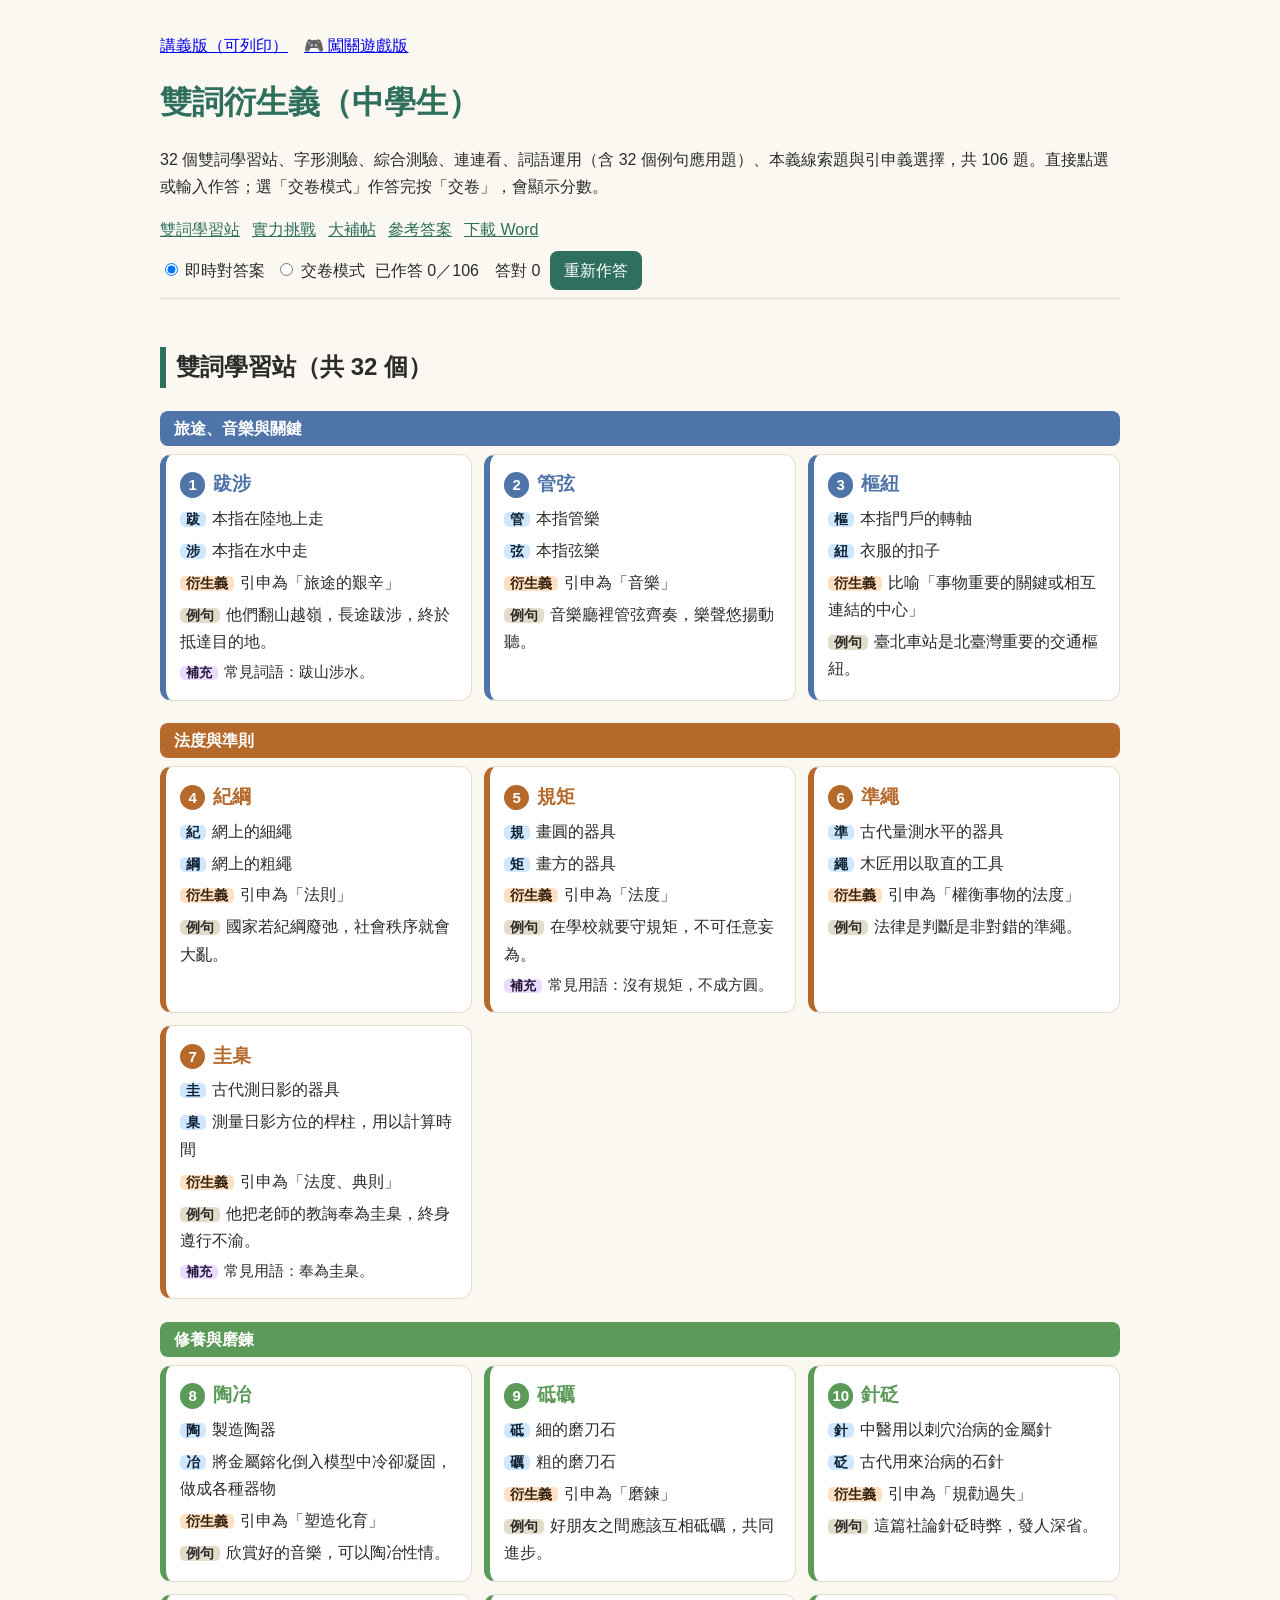
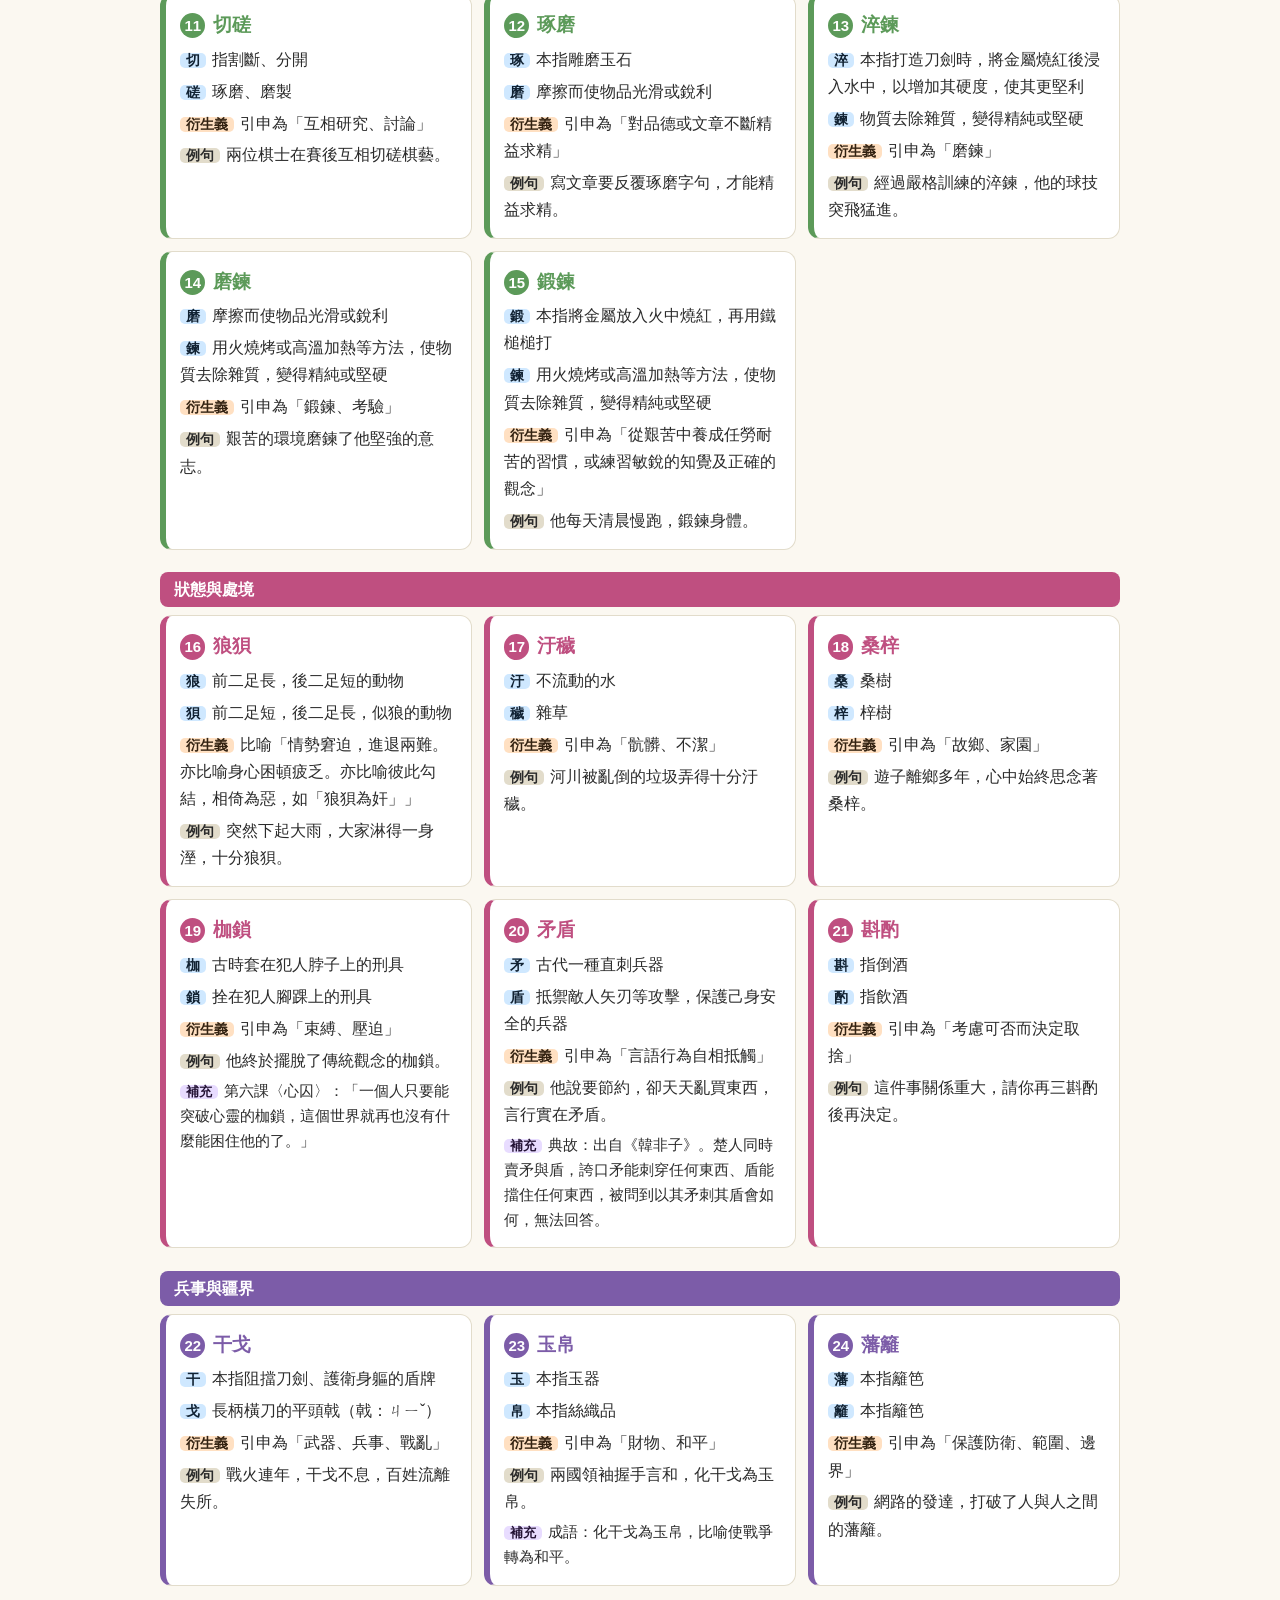
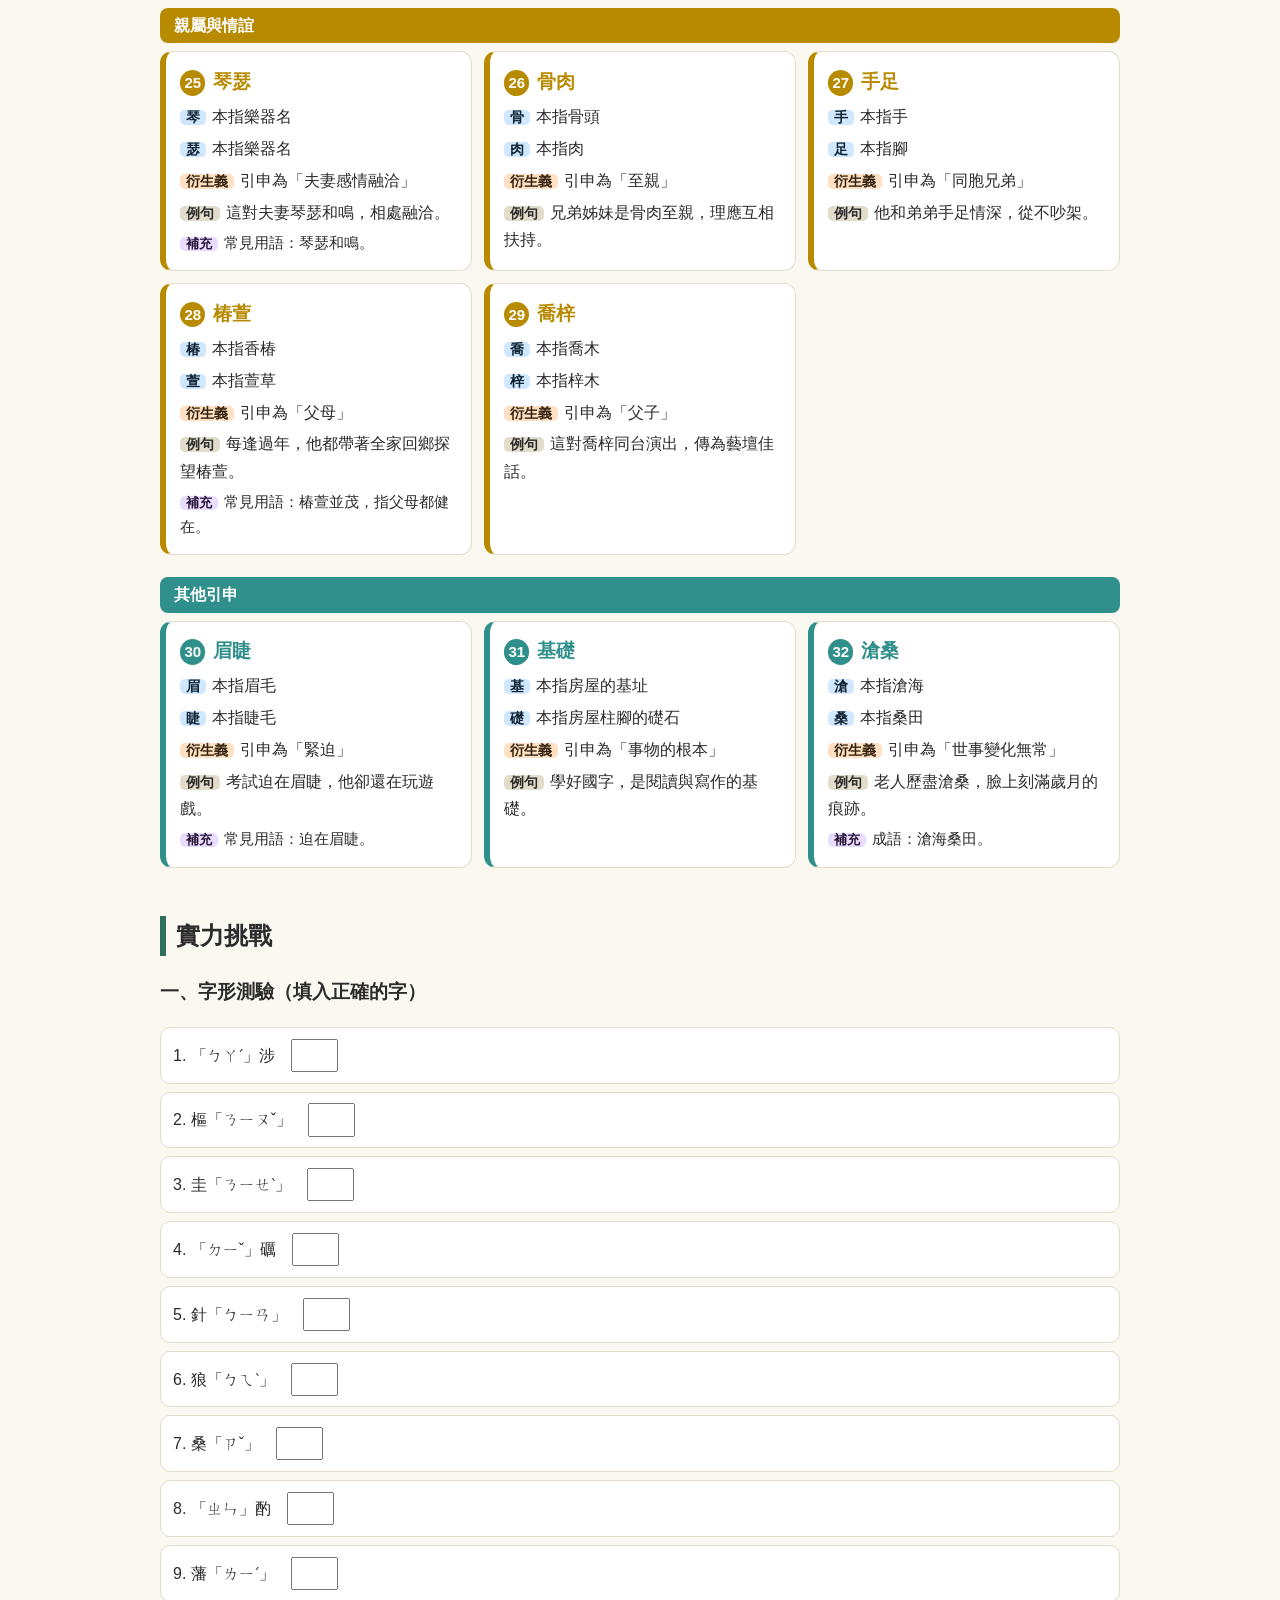
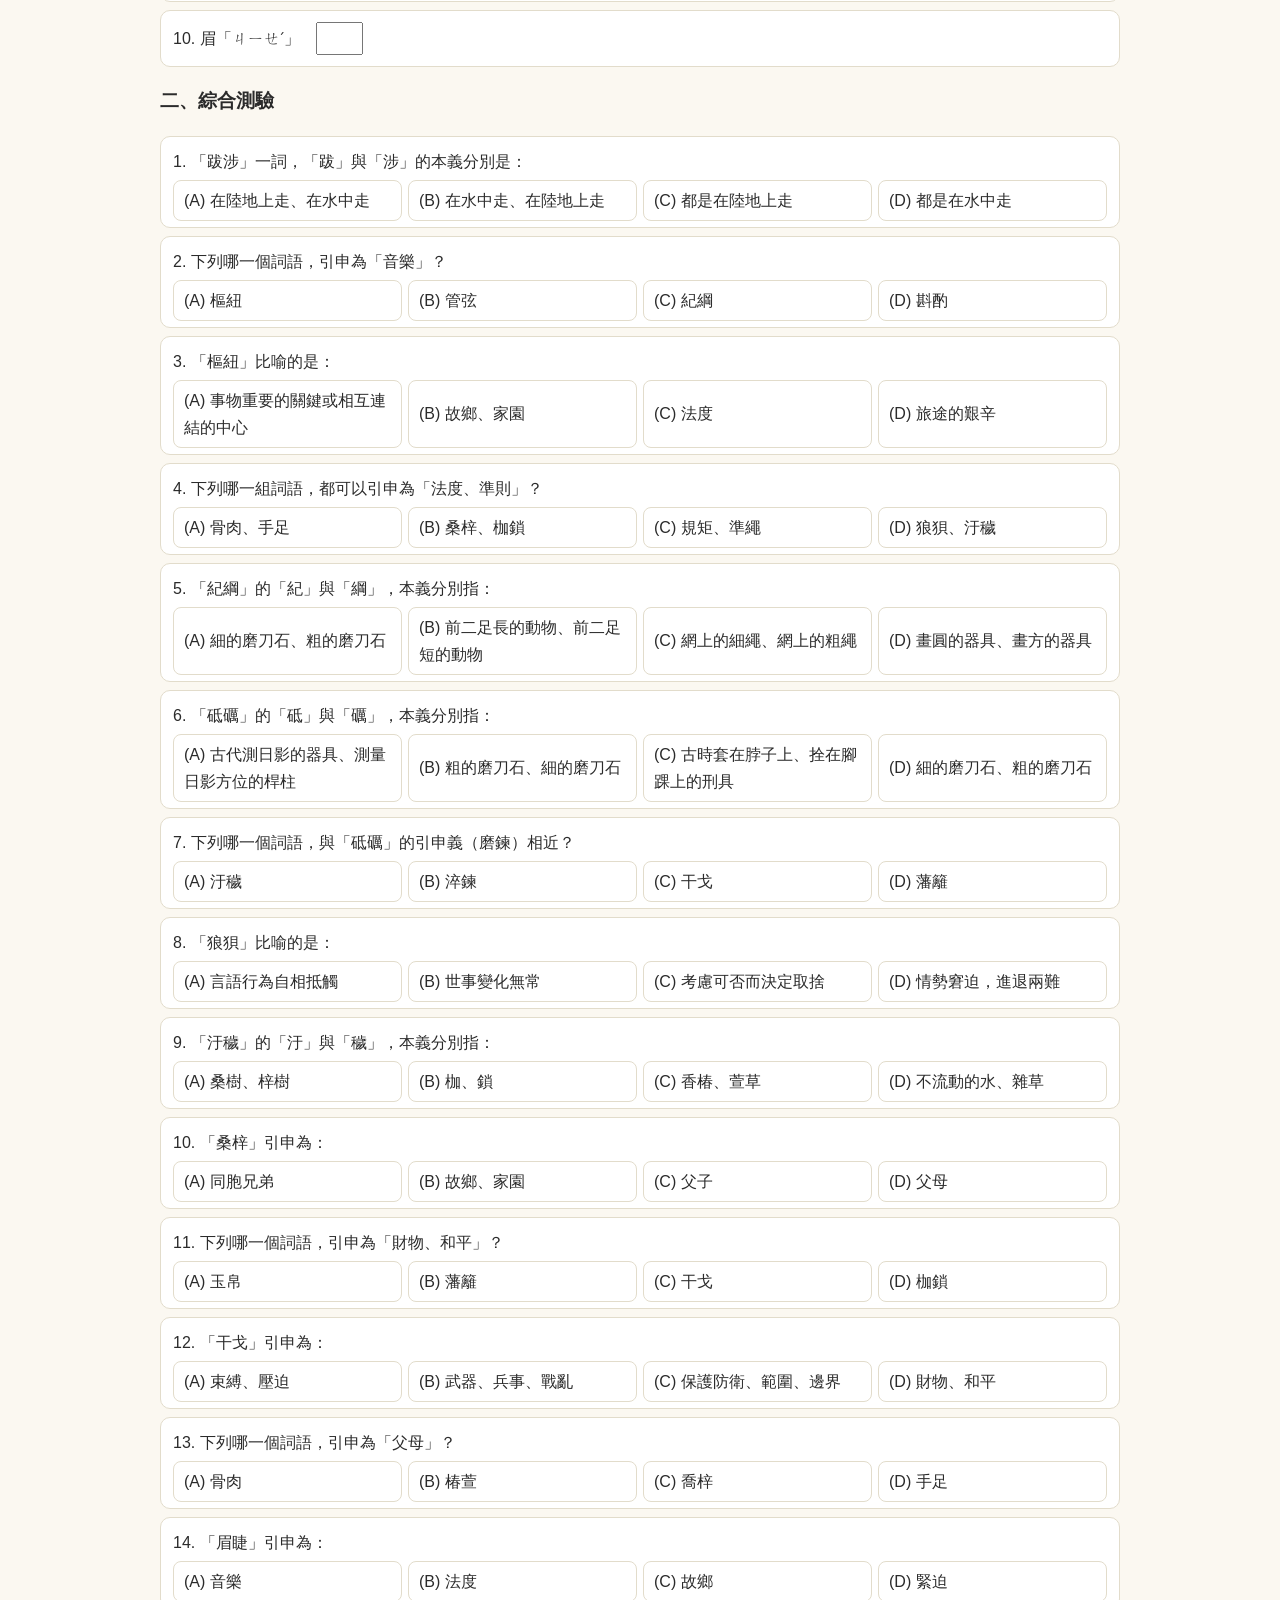
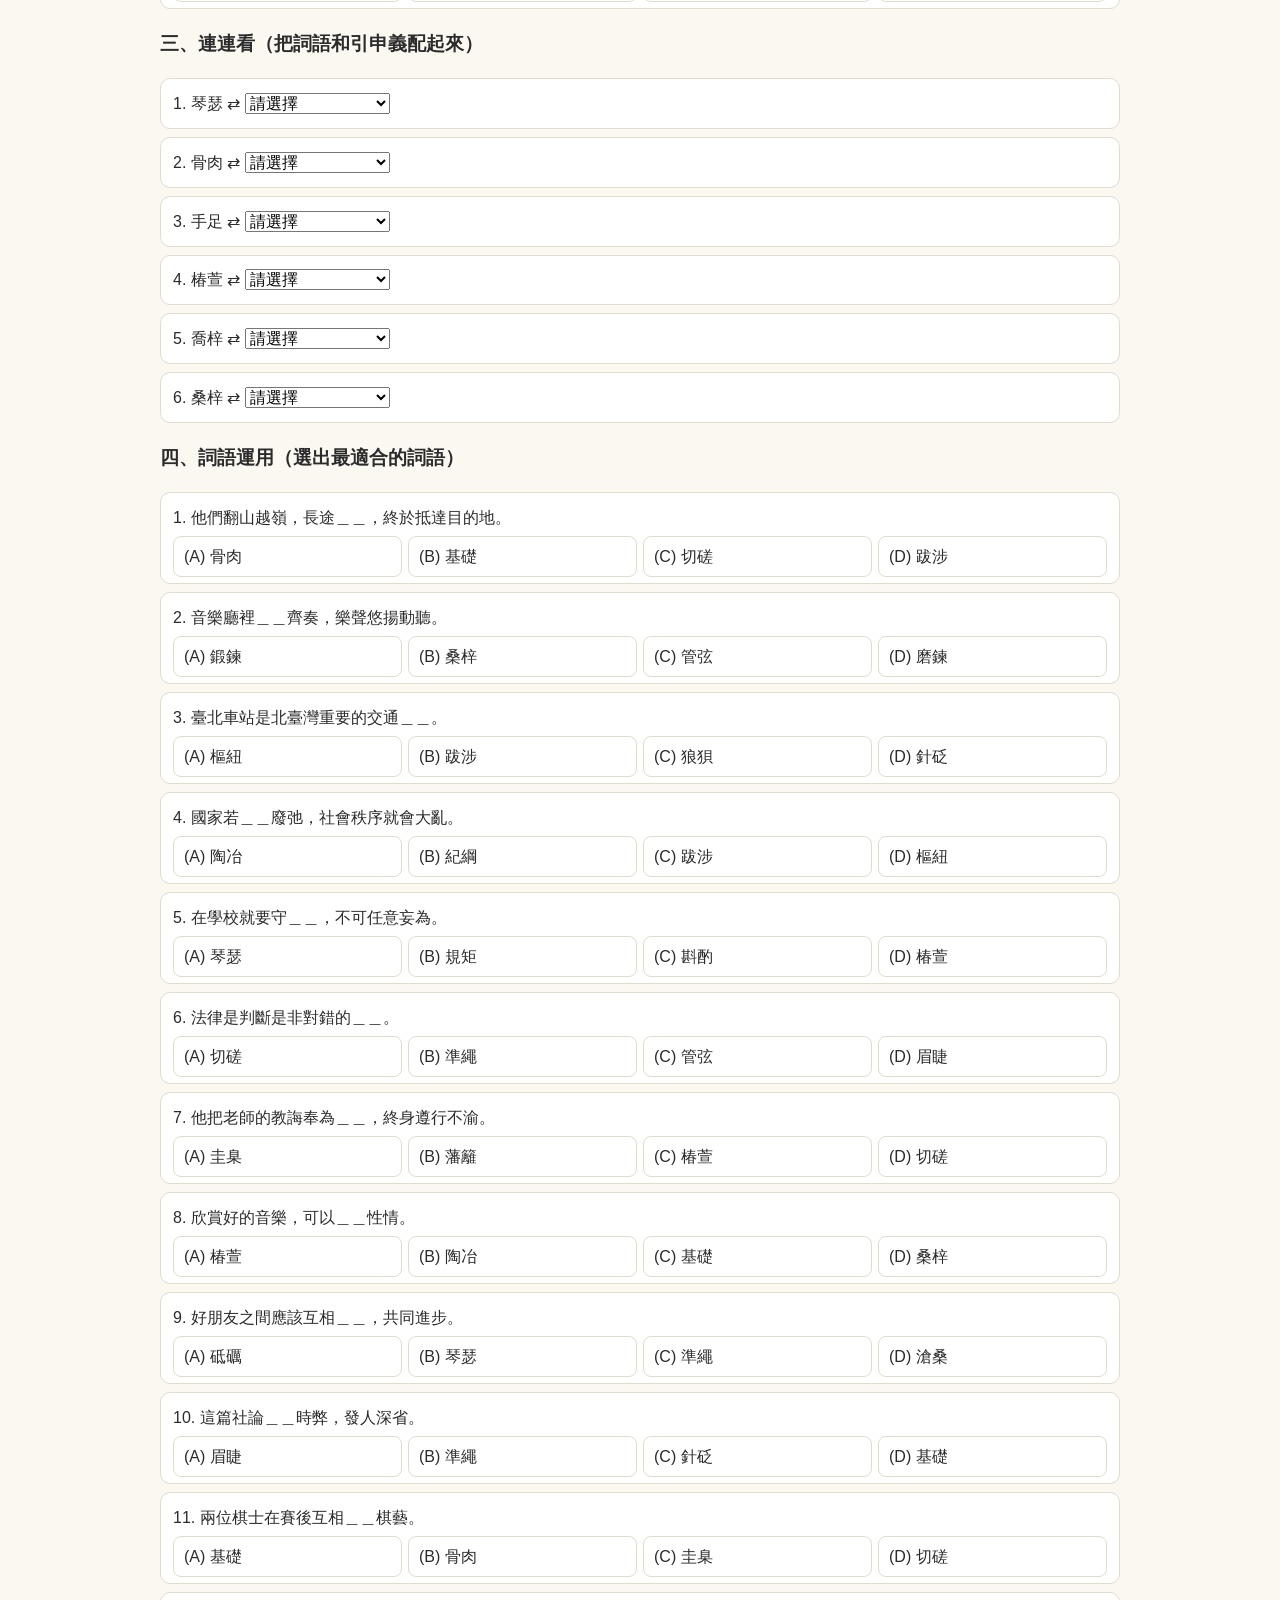
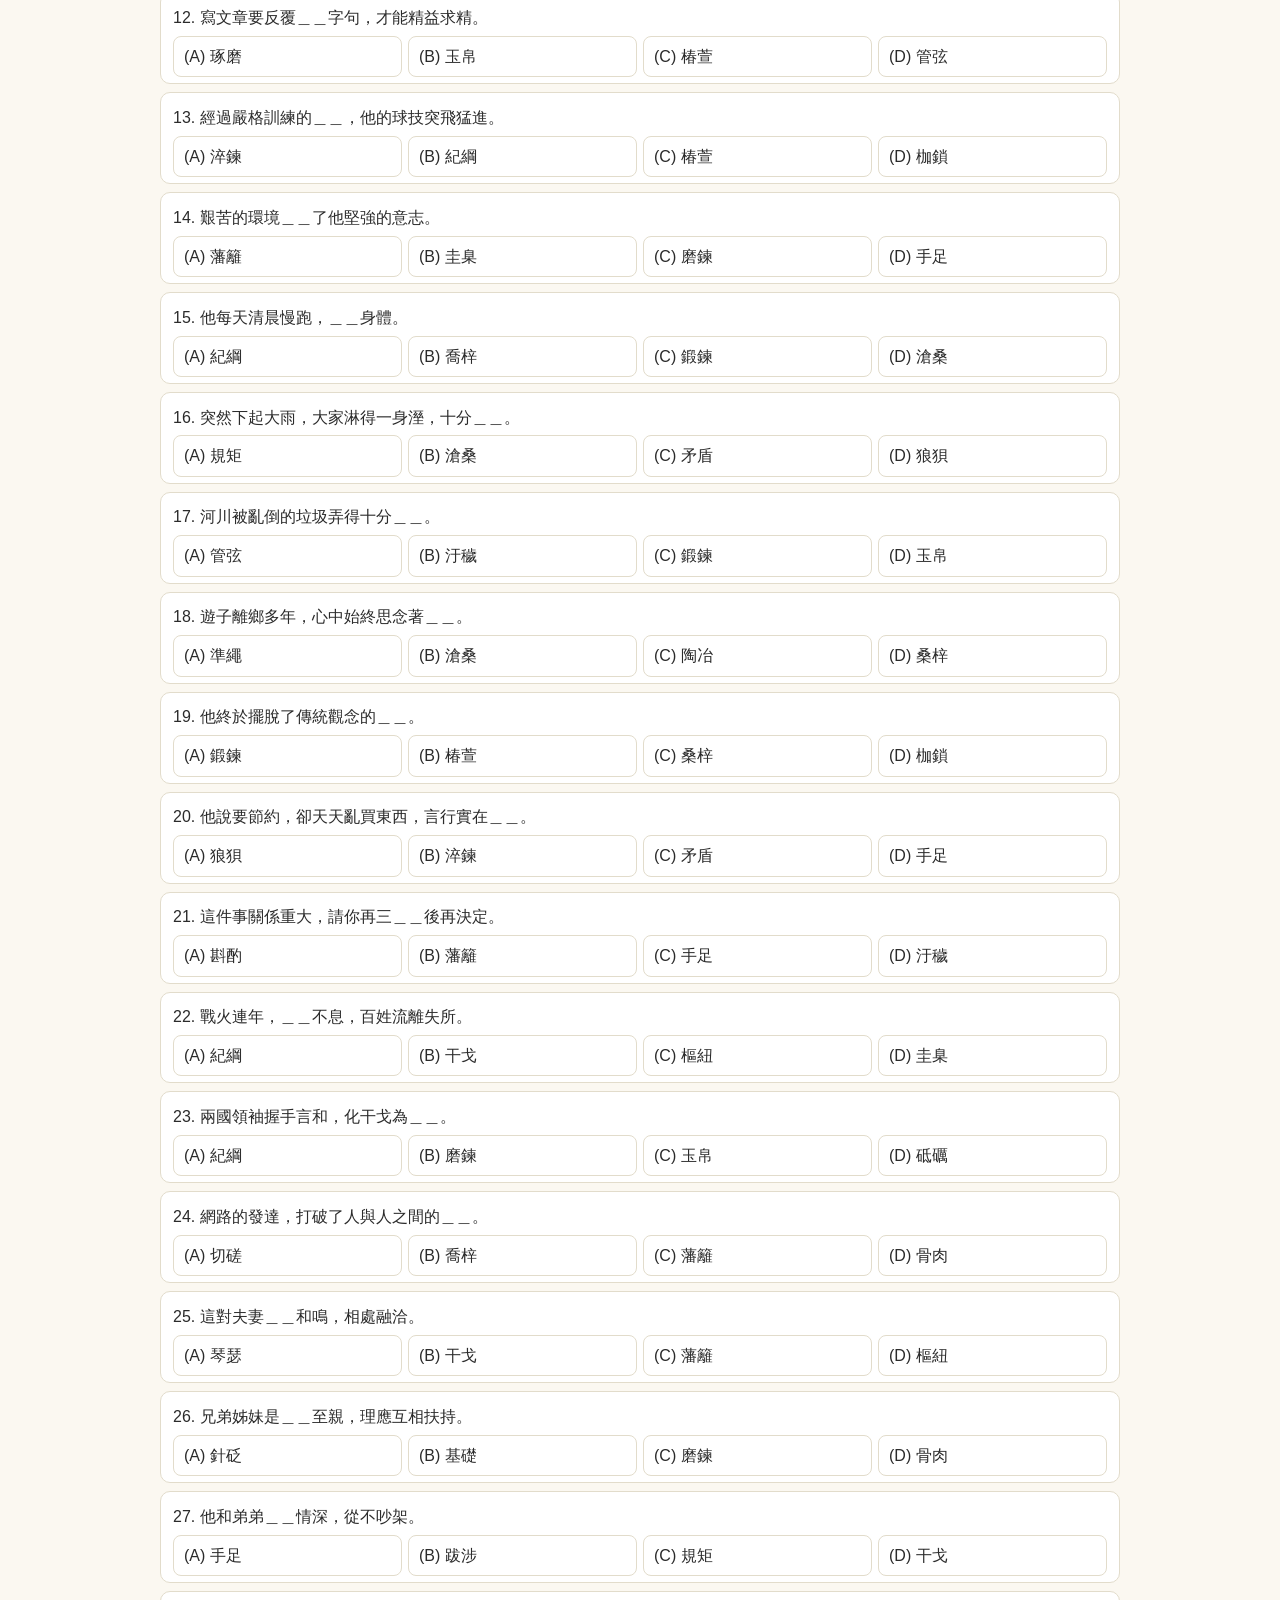
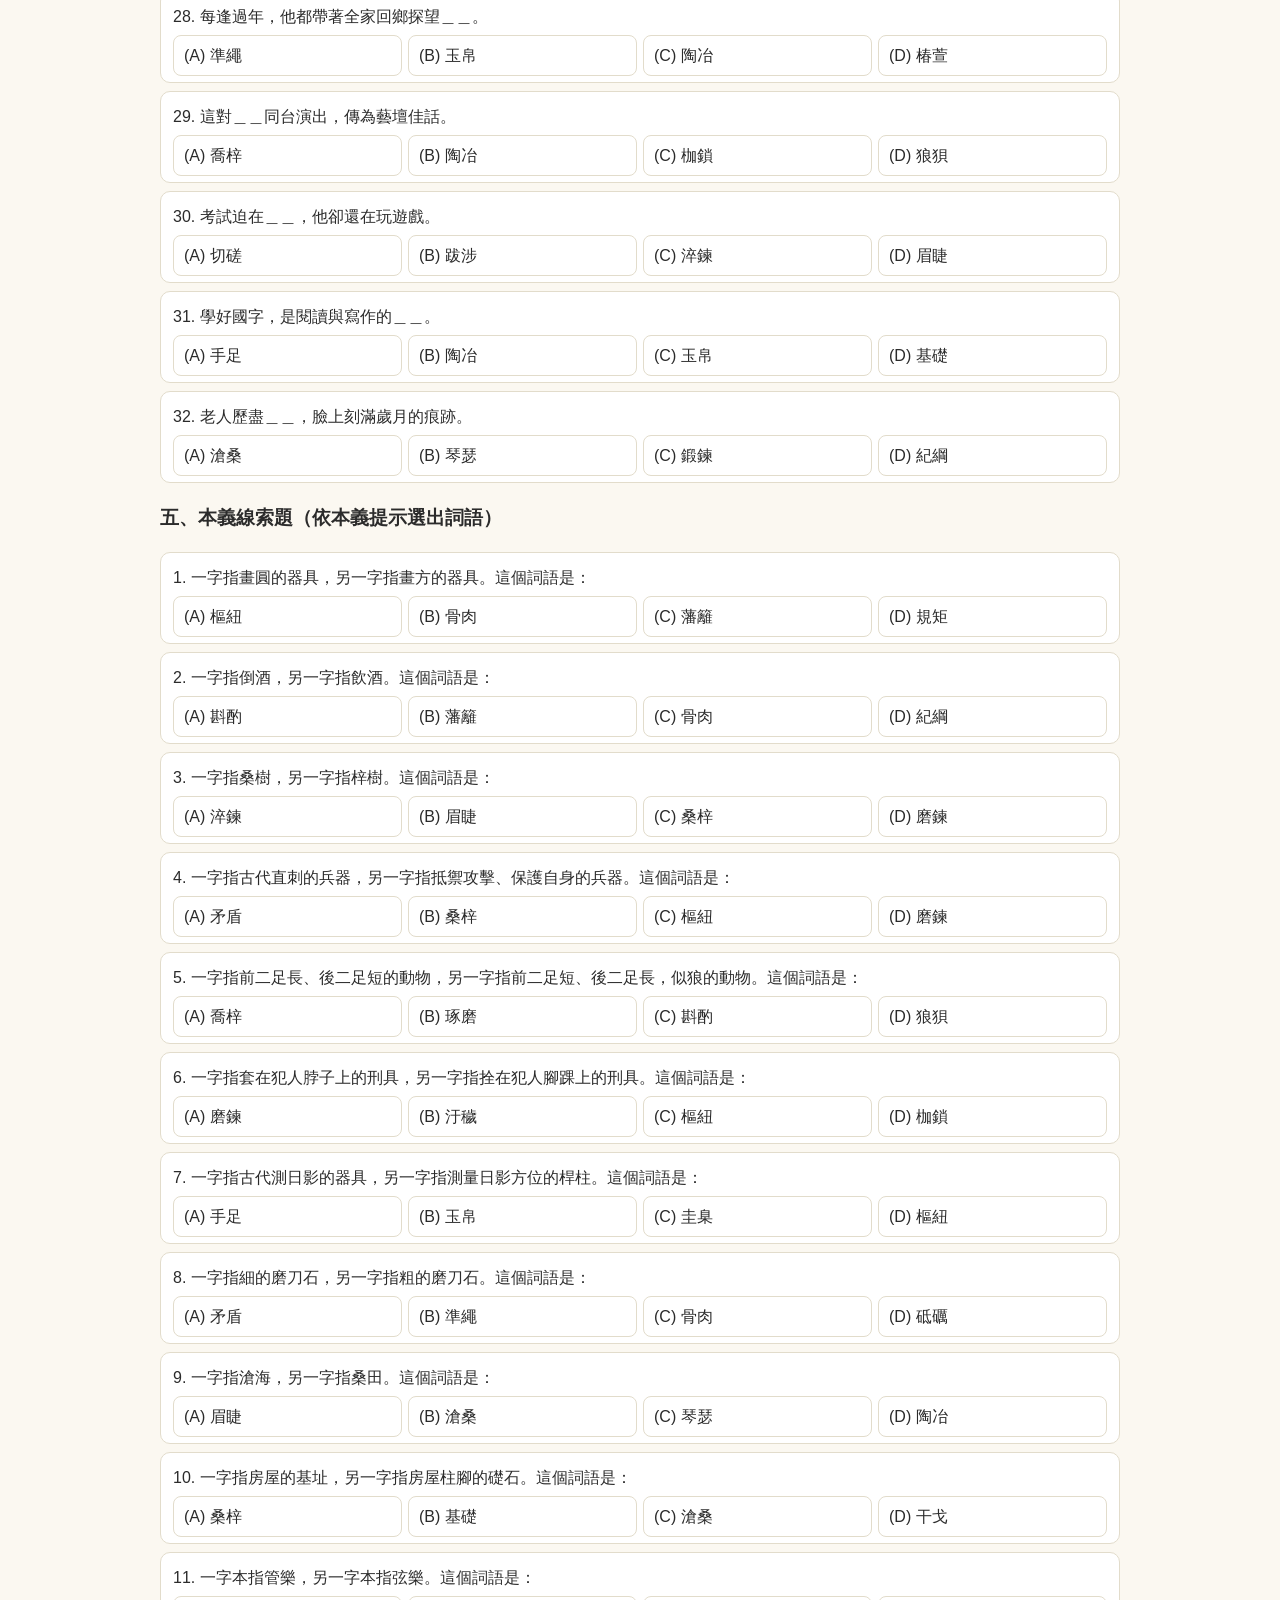
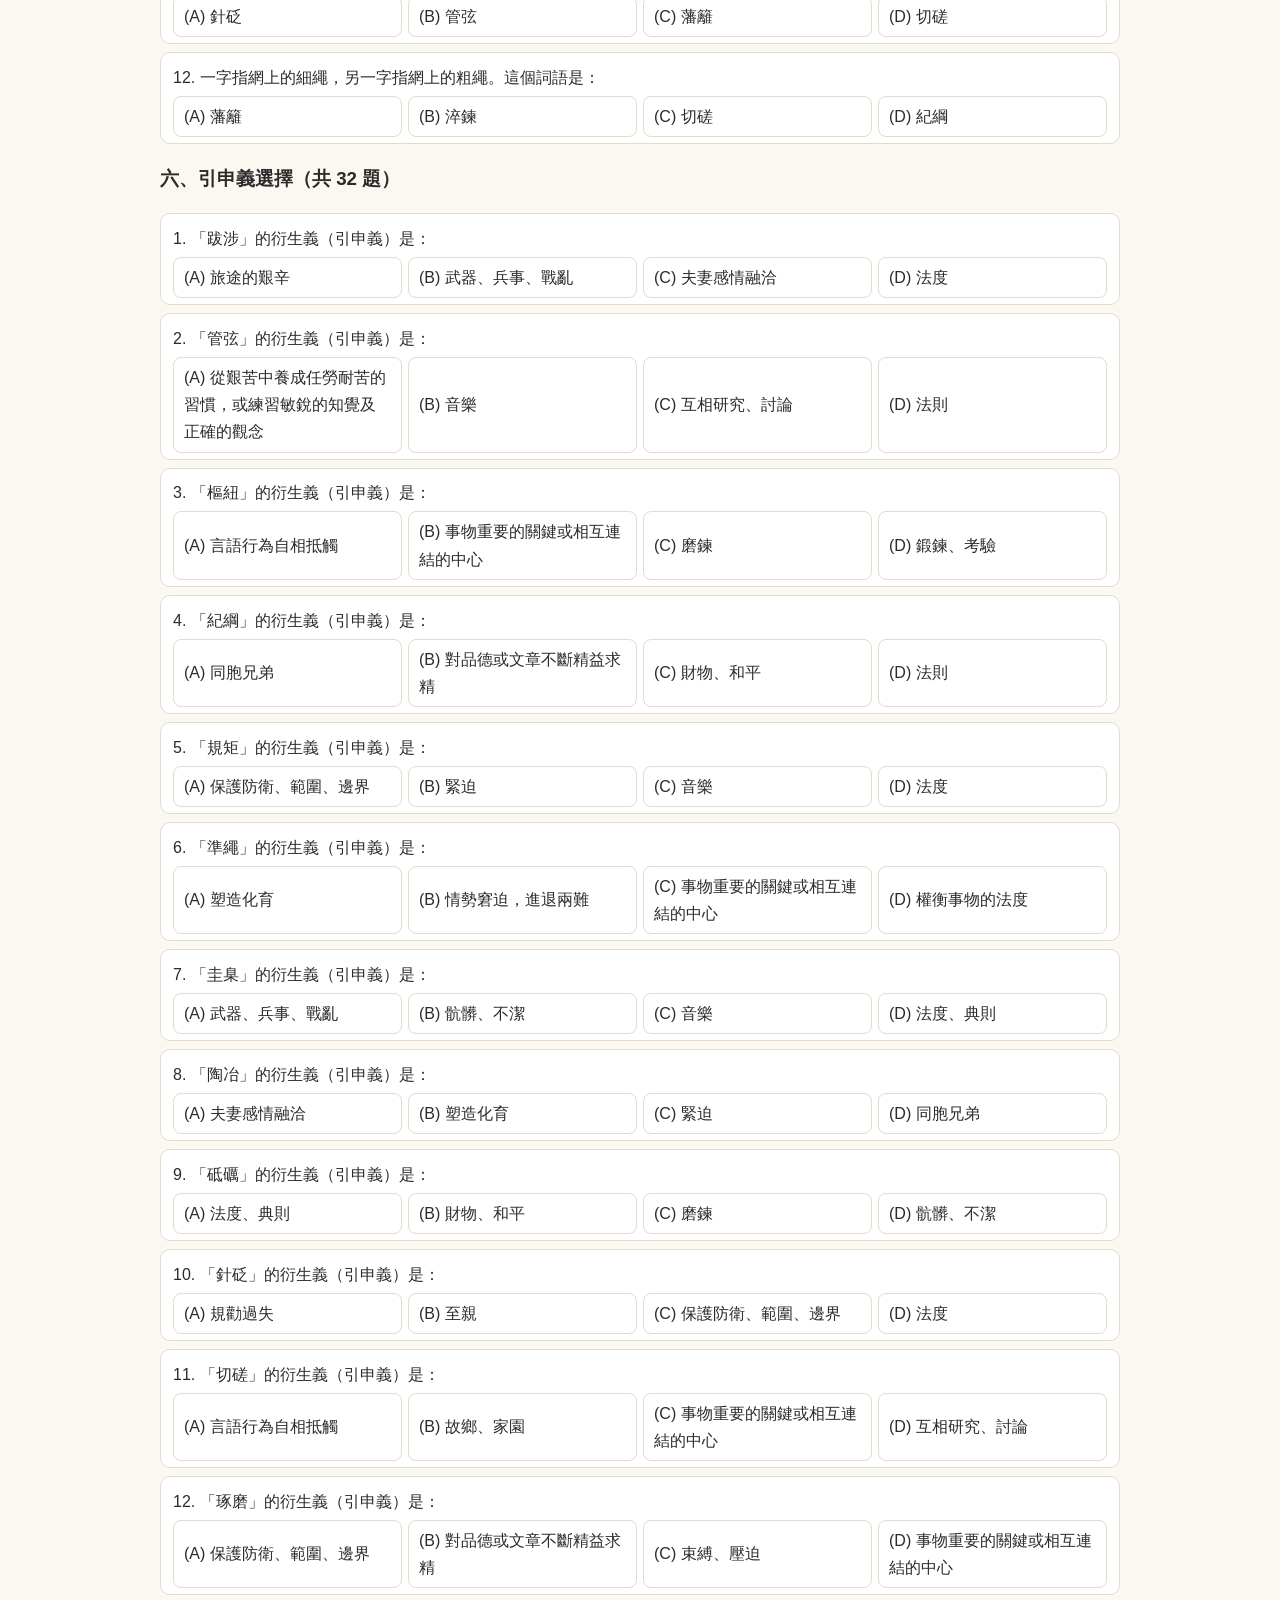
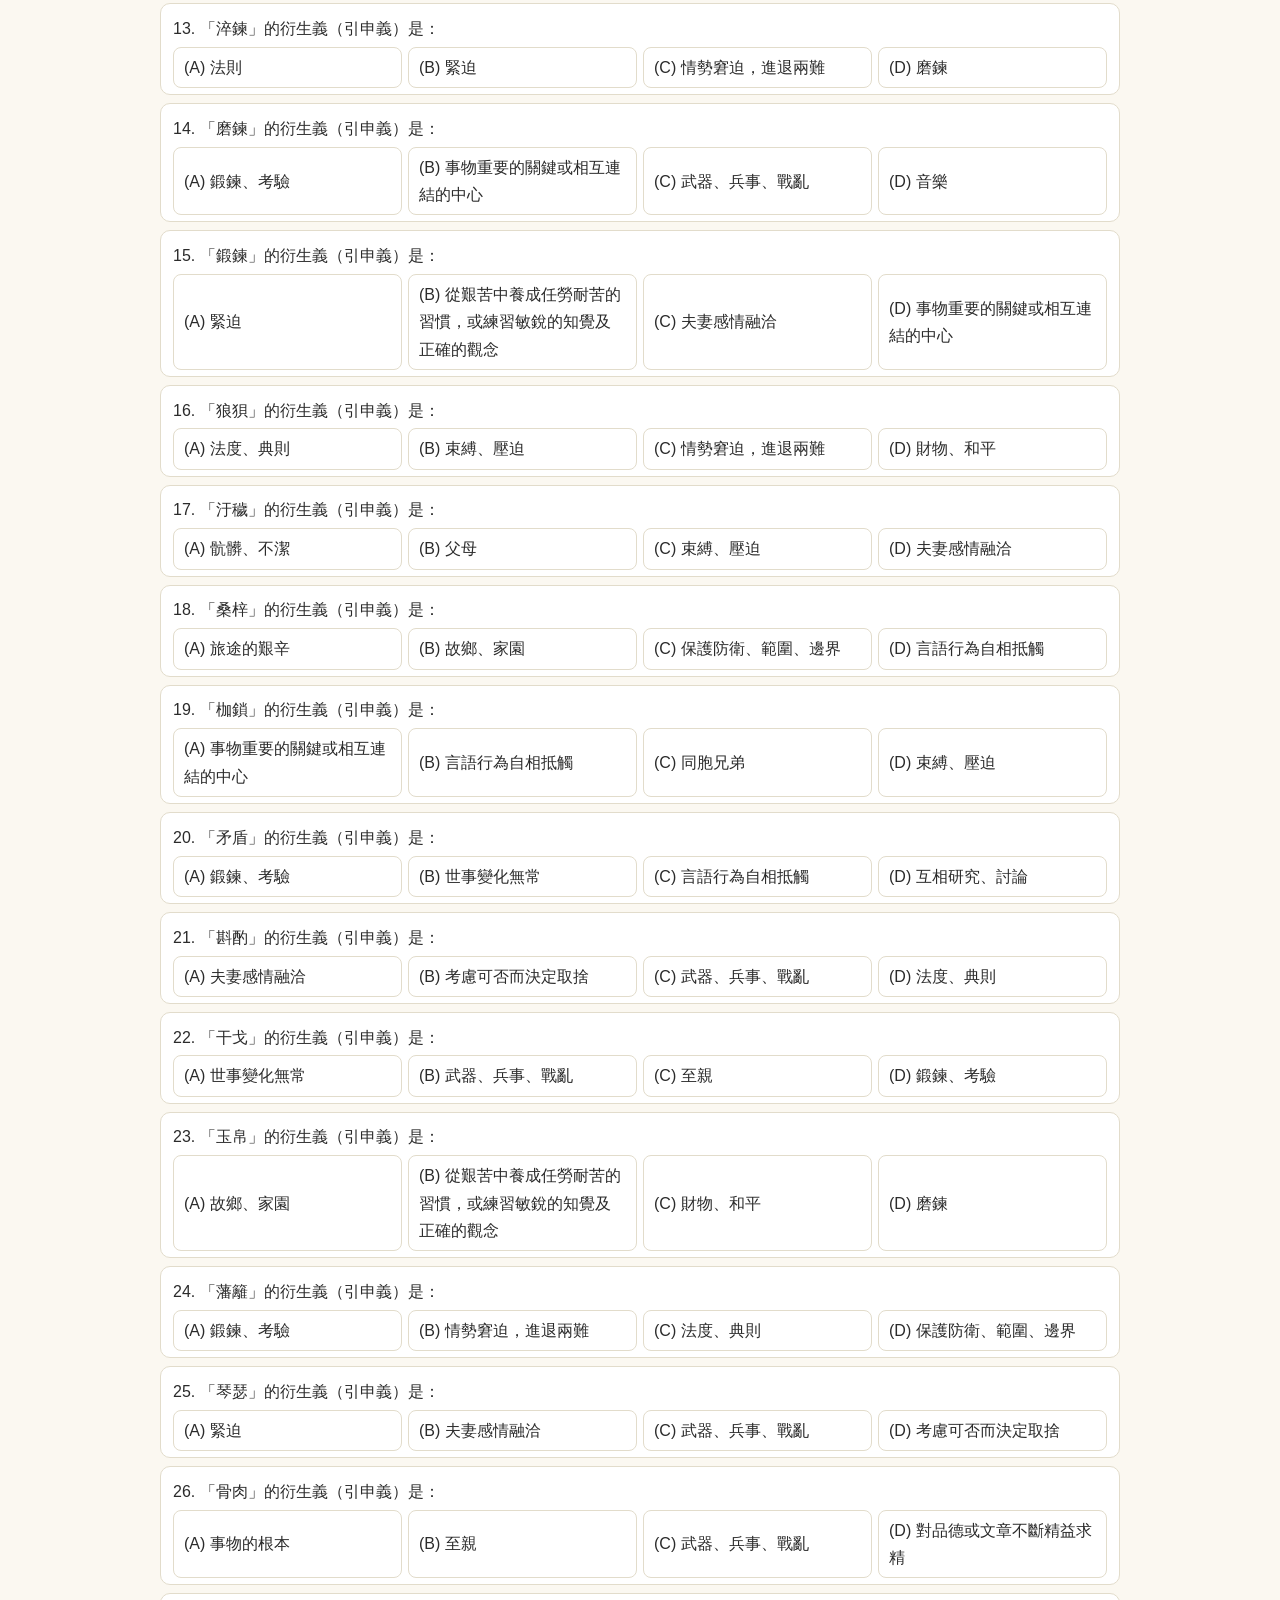
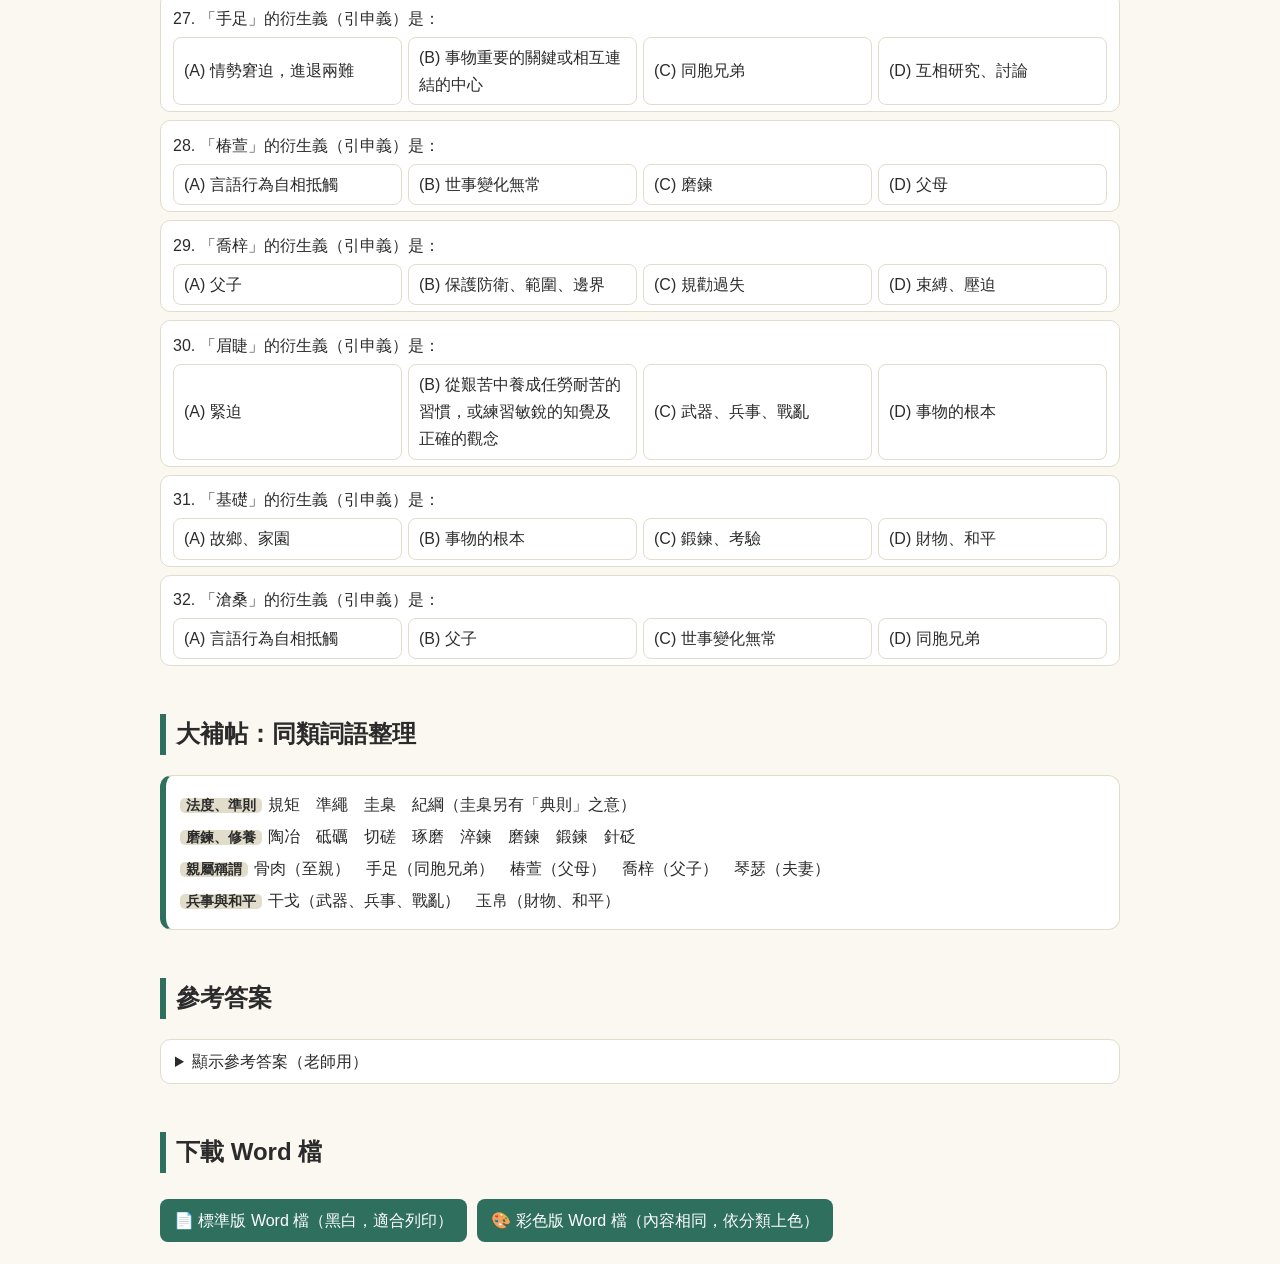
==== commit 2d9f948b: "雙詞衍生義：新增闖關站（遊戲版）" ====
--- a/index.html
+++ b/index.html
@@ -17,7 +17,7 @@
 .dl a{display:inline-block;margin:6px 10px 6px 0;padding:8px 14px;border-radius:8px;background:var(--ac);color:#fff;text-decoration:none}
 </style>
 </head><body><main>
-<p><a href="static.html">講義版（可列印）</a></p><h1>雙詞衍生義（中學生）</h1><p>32 個雙詞學習站、字形測驗、綜合測驗、連連看、詞語運用（含 32 個例句應用題）、本義線索題與引申義選擇，共 106 題。直接點選或輸入作答；選「交卷模式」作答完按「交卷」，會顯示分數。</p>
+<p><a href="static.html">講義版（可列印）</a>　<a href="quiz/">🎮 闖關遊戲版</a></p><h1>雙詞衍生義（中學生）</h1><p>32 個雙詞學習站、字形測驗、綜合測驗、連連看、詞語運用（含 32 個例句應用題）、本義線索題與引申義選擇，共 106 題。直接點選或輸入作答；選「交卷模式」作答完按「交卷」，會顯示分數。</p>
 <nav><a href="#learn">雙詞學習站</a><a href="#test">實力挑戰</a><a href="#extra">大補帖</a><a href="#answers">參考答案</a><a href="#dl">下載 Word</a></nav>
 <div class="bar"><label><input type="radio" name="m" value="live" checked> 即時對答案</label><label><input type="radio" name="m" value="sub"> 交卷模式</label>
 <span id="sc">已作答 0／106　答對 0</span><button class="btn" id="go" type="button" hidden>交卷</button><button class="btn" id="rs" type="button">重新作答</button><span id="send-msg"></span></div>
